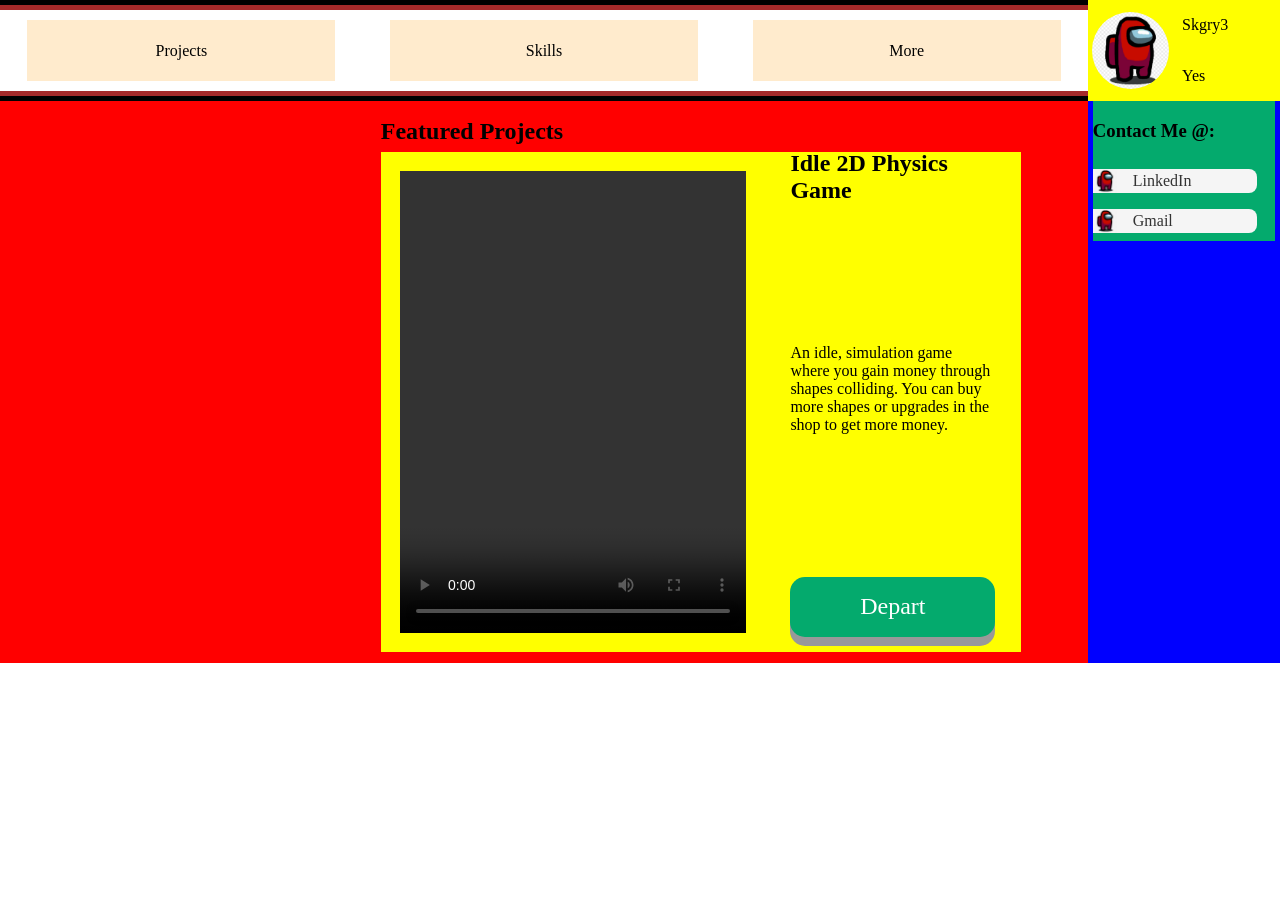
==== index.html @ 8c8dd6b1 "awsfca fewqeagAWEGARGA" ====
<!DOCTYPE html>

<html lang="en">

<head>
    <meta charset="UTF-8">
    <meta name="viewport" content="width=device-width, initial-scale=1.0">

    <!-- the website title -->
    <title>Portfolio</title>

    <!-- changing of website icon -->
    <link rel="icon" type="image/x-icon" href="img/logo_.png">

    <!-- link to external css file under css folder -->
    <link rel="stylesheet" href="./css/style.css">

    <!-- link to external js file under js folder -->
    <script src="./js/main.js" defer></script>

</head>


<body class="mainPage">

    <a href="./aboutMe.html" class="Profile"">
    
            <img src=" ./images/red.png" alt="pfp" class="pfp">

        <p class="name">Skgry3</p>
        <p class="about">Yes</p>

    </a>

    <!-- Header -->
    <header>
        <section class="HeaderTabsContainer">
            <ul>
                <a href="./projects.html" class="HeaderTab">
                    <li>
                        <p>
                            Projects
                        </p>
                    </li>
                </a>
                <a href="./skills.html" class="HeaderTab">
                    <li>
                        <p>
                            Skills
                        </p>
                    </li>
                </a>
                <a href="" class="HeaderTab">
                    <li>
                        <p>
                            More
                        </p>
                    </li>
                </a>
            </ul>
        </section>
    </header>

    <!-- content -->
    <main>
        <section class="featuredProjectsContainer">
            <h1>Featured Projects</h1>
            <div class="ScrollPanel">

                <div class="featuredProjects">
                    <video class="media" controls autoplay>
                    <source src="./vids/physicsShortClip.mp4">
                    </video>
                    <h1>Idle 2D Physics Game</h1>
                    <p>An idle, simulation game where you gain money through shapes colliding. You can buy more shapes or upgrades in the shop to get more money.</p>

                    <a href="./physics2dSim.html" class="button">
                        <p>Depart</p>
                    </a>
                </div>

                <div class="featuredProjects">
                    <img src="./images/red.png" alt="">
                    <h1>Project name</h1>
                    <p>Yes yes yes yes</p>


                    <a href="" class="button">
                        <p>Learn More</p>
                    </a>
                </div>

                <div class="featuredProjects">
                    <img src="./images/red.png" alt="">
                    <h1>Project name</h1>
                    <p>Yes yes yes yes</p>


                    <a href="" class="button">
                        <p>Depart</p>
                    </a>
                </div>

            </div>
        </section>
    </main>

    <aside>
        <section class="contactMe">
            <h1>Contact Me @: </h1>

            <!-- <a href="https://discord.com" target="_blank" rel="noopener noreferrer">
                <img src="/images/red.png" alt="Discord logo">
                <p>Discord</p>
            </a> -->

            <a href="https://www.linkedin.com/in/joel-chew-1ab3a2368" target="_blank" rel="noopener noreferrer">
                <img src="./images/red.png" alt="LinkedIn logo">
                <p>LinkedIn</p>
            </a>

            <a href="mailto:joelskgry@gmail.com" target="_blank" rel="noopener noreferrer">
                <img src="./images/red.png" alt="Gmail logo">
                <p>Gmail</p>
            </a>
        </section>
    </aside>

    <!-- Footer -->
    <footer>
    </footer>

</body>

</html>
---- css/style.css ----
body {
    display: grid;

    grid-template-columns: 1fr auto;
    grid-template-rows: 1fr auto;

    grid-template-areas:
        "header profile"
        "main side";

    margin: 0;
}

header {

    grid-area: header;

    background-color: black;
    max-height: 20vh;

    min-height: 10vh;

    display: flex;

    align-items: center;

}

.Profile {

    grid-area: profile;

    max-height: 20vh;
    max-width: 20vw;

    min-height: 10vh;
    min-width: 15vw;

    display: grid;

    grid-template-columns: 40% 60%;
    grid-template-rows: 50% 50%;

    grid-template-areas:
        "img name"
        "img about"
    ;

    background-color: yellow;

    color: black;
    text-decoration: none;

}

.Profile img {

    max-height: 100%;
    max-width: 100%;

    grid-area: img;

    margin: auto 5%;
    align-items: center;

    border-radius: 50%;
}

.Profile p {
    max-height: 100%;
    max-width: 100%;

    padding: 0% 15%;
    align-items: center;
}

.Profile .name {
    grid-area: name;
}

.Profile .about {
    grid-area: about;
}

.home {
    max-width: 7%;

    min-width: 5%;

    aspect-ratio: 1 /1;

    background-color: white;

    margin: 1%;
}

.home img {
    width: 100%;
    height: 100%;

    object-fit: cover;
}

.HeaderTabsContainer {
    flex: 1;

    height: 90%;
    display: flex;

    align-items: center;

    background-color: brown;
}

.HeaderTabsContainer>ul {

    flex: 1;

    height: 90%;

    display: flex;
    flex-direction: row;

    justify-content: space-around;
    align-items: center;

    margin: 0%;
    padding: 0%;

    background-color: white;

    list-style: none;
    list-style-position: outside;
}

.HeaderTab {
    flex: 1;

    height: 75%;
    margin: 0% 2.5%;

    background-color: blanchedalmond;

    display: flex;
    justify-content: center;
    align-items: center;

    color: black;
    text-decoration: none;

}

.HeaderTab:hover {
    list-style: circle;
}

.HeaderTab.active-tab{
    list-style: disc;
}

.HeaderTab li {
    flex: 1;
    text-align: center;
}

main {
    grid-area: main;

    background-color: red;

    width: 100%;
}

.projectSelection{
    display: flex;
    flex-direction: row;
}

.sidebar{
    flex:1;
    background-color: #04AA6D;
}


.projectSummery{
    flex:5;
    background-color:black;
    margin: 1% 1%;
}
.summary-content {

    padding: 1% 5%;

    min-height: 80vh;
    display: flex;
    flex-direction: column;
    animation: fadeIn 0.3s ease-in-out; /* Smooth pop-in effect */
}

.summary-image {
    width: 100%;
    max-height: 25%;
    object-fit: contain;
    margin: 5% 0;
}

.summary-title {
    font-family: 'Cinzel', serif;
    color: #dfb35c; /* Gold highlight */
    font-size: 2rem;
    margin: 0 0 10px 0;
}

.summary-divider {
    border: none;
    height: 1px;
    background-color: #3a3f42;
    margin-bottom: 15px;
}

.summary-description {
    font-size: 1.1rem;
    line-height: 1.6;
    color: #a2aeb5;
}
.active-project {
    border-color: #dfb35c !important;
    background-color: #22272a !important;
}

@keyframes fadeIn {
    from { opacity: 0; transform: translateY(5px); }
    to { opacity: 1; transform: translateY(0); }
}

.projectContainer {
    margin: 1%;

    flex:9;

    width: 98%;

    display: grid;
    grid-template-columns: repeat(4, 1fr);

    gap: 1%;

    background-color: yellow;
}

.project {

    width: 100%;
    aspect-ratio: 1/1;

    background: wheat;

    border: 2px solid #3a3f42;
    border-left: 6px solid #b43c3c;

    align-self: center;

    display: flex;
    flex-direction: column;
    align-items: center;
    justify-content: center;
    box-sizing: border-box;
}

.project img {
    margin-top: 5%;
    width: 90%;
    height: 90%;
    object-fit: cover;
}

.project:hover {
    border-color: #dfb35c;
    transform: translateX(4px);
    box-shadow: 0 10px 30px rgba(223, 179, 92, 0.15);
}

.featuredProjectsContainer {
    margin: 1% 0 1% 35%;

    max-height: 60vh;
    max-width: 50vw;

    min-height: 50vh;
    min-width: 40vw;

    display: flex;
    flex-direction: column;

}

.featuredProjectsContainer>h1 {
    margin: 1% 0%;
}

.ScrollPanel {
    overflow-y: auto;
    overflow-x: hidden;

    flex: 1;
    scroll-behavior: smooth;
    scroll-snap-type: y mandatory;

    display: grid;
    grid-auto-rows: 100%;

}

.featuredProjects {

    scroll-snap-align: start;

    height: 100%;
    width: 100%;

    display: grid;

    grid-template-columns: 60% 20% 20%;
    grid-template-rows: 10% 75% 15%;

    grid-template-areas:
        "img title title"
        "img text text"
        "img link link";

    background-color: yellow;

}

.featuredProjects>video {

    grid-area: img;

    height: 100%;
    width: 100%;
    object-fit: cover;

    padding: 5%;
    box-sizing: border-box;

}

.featuredProjects>img {

    grid-area: img;

    height: 100%;
    width: 100%;
    object-fit: cover;

    padding: 5%;
    box-sizing: border-box;

}

.featuredProjects h1 {

    grid-area: title;
    padding: 0 10%;

    display: flex;
    align-items: center;
    margin: 0;

    font-size: 150%;

}

.featuredProjects>p {
    grid-area: text;
    padding: 0% 10%;

    display: flex;
    align-items: center;
    margin: 0;

}

.featuredProjects a {
    grid-area: link;

    justify-self: center;
    width: 80%;
    height: 80%;
}

.featuredProjects>a>p {
    margin: 0;
}

aside {
    grid-area: side;

    max-width: 20vw;

    min-width: 15vw;

    background-color: blue;
}

.contactMe {
    width: 95%;
    margin: auto;
    background-color: #04AA6D;

    display: flex;
    flex-direction: column;
}

.contactMe a {
    width: 90%;
    max-width: 90%;

    display: flex;
    flex-direction: row;
    align-items: center;


    margin: 8px 0;
    text-decoration: none;
    color: #333;
    background-color: #f5f5f5;
    border-radius: 8px;
    transition: background-color 0.2s ease;
}

.contactMe a:hover {
    background-color: #e0e0e0;
}

.contactMe a img {
    width: 24px;
    height: 24px;
    object-fit: contain;

    margin-right: 16px;


    flex-shrink: 0;
}

.contactMe a p {
    flex: 1;
    margin: 0;

    font-size: 1rem;
    font-weight: 500;
    text-align: left;
}

.projectDetails
{
    display: flex;
    flex-direction: column;

    align-items: center;
    padding: 1% 1%;
    gap: 1%;
}

.coreFeatures{

    max-width: 100%;
    
    display: flex;
    flex-direction: column;
}

.card{
    display: flex;
    flex-direction: row;

    background-color:#04AA6D;
    padding: 1% 1%;
}
.card img{
    width: 40%;
}
.card article
{
    width: 60%;
}

.projectDetails .title{
    display: flex;
    flex-direction: row;

    margin-left: 5%;
}

.button {

    display: inline-block;

    font-size: 24px;

    cursor: pointer;

    align-content: center;

    text-align: center;
    text-decoration: none;
    color: #fff;
    background-color: #04AA6D;
    border: none;
    border-radius: 15px;
    box-shadow: 0 9px #999;
}

.button:active {
    box-shadow: 0 5px #666;
    transform: translateY(4px);
}
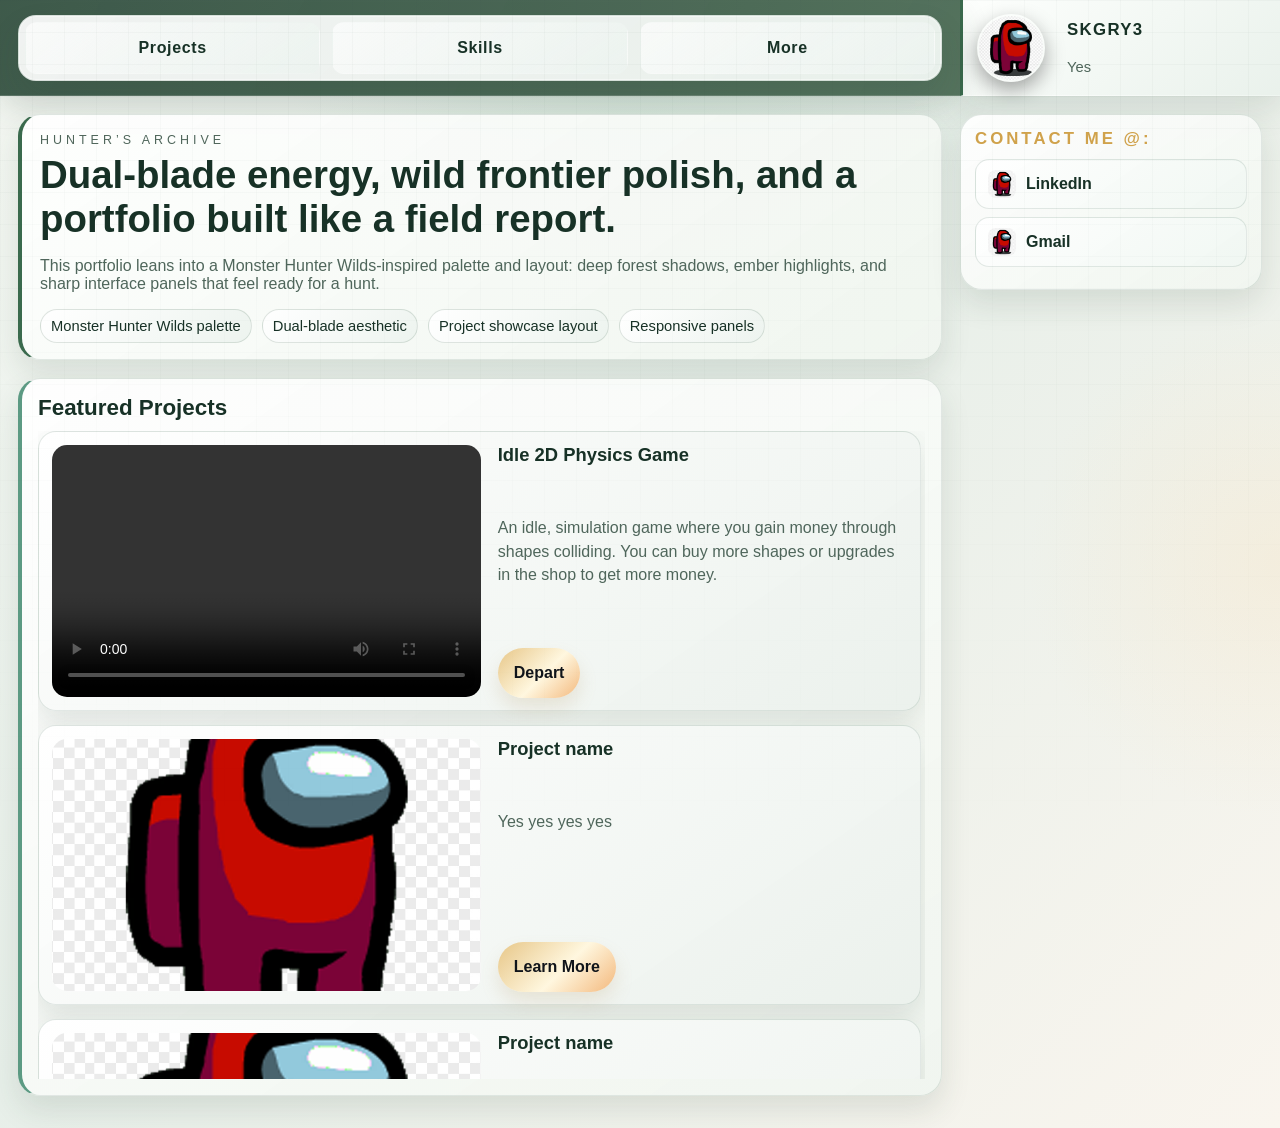
==== commit b24ebb84: "improments" ====
--- a/index.html
+++ b/index.html
@@ -63,6 +63,18 @@
 
     <!-- content -->
     <main>
+        <section class="hero-card">
+            <p class="eyebrow">Hunter’s Archive</p>
+            <h1>Dual-blade energy, wild frontier polish, and a portfolio built like a field report.</h1>
+            <p>This portfolio leans into a Monster Hunter Wilds-inspired palette and layout: deep forest shadows, ember highlights, and sharp interface panels that feel ready for a hunt.</p>
+            <div class="chip-row">
+                <span class="chip">Monster Hunter Wilds palette</span>
+                <span class="chip">Dual-blade aesthetic</span>
+                <span class="chip">Project showcase layout</span>
+                <span class="chip">Responsive panels</span>
+            </div>
+        </section>
+
         <section class="featuredProjectsContainer">
             <h1>Featured Projects</h1>
             <div class="ScrollPanel">
--- a/css/style.css
+++ b/css/style.css
@@ -1,518 +1,449 @@
+:root {
+    --bg: #edf3ee;
+    --panel: linear-gradient(145deg, rgba(255, 255, 255, 0.92), rgba(240, 245, 239, 0.96));
+    --panel-soft: rgba(247, 251, 247, 0.92);
+    --line: rgba(78, 112, 92, 0.16);
+    --text: #173126;
+    --muted: #4f665b;
+    --gold: #d0a24b;
+    --ember: #d7774b;
+    --blade: #5c9a83;
+    --forest: #3a6a4d;
+    --shadow: 0 14px 30px rgba(39, 62, 50, 0.12);
+}
+
+* { box-sizing: border-box; }
+
+html, body { min-height: 100%; }
+
 body {
+    margin: 0;
+    min-height: 100vh;
     display: grid;
-
-    grid-template-columns: 1fr auto;
-    grid-template-rows: 1fr auto;
-
+    grid-template-columns: minmax(0, 1fr) 320px;
+    grid-template-rows: auto 1fr;
     grid-template-areas:
         "header profile"
         "main side";
-
-    margin: 0;
+    font-family: "Segoe UI", Arial, sans-serif;
+    color: var(--text);
+    background:
+        radial-gradient(circle at top, rgba(191, 221, 202, 0.45), transparent 28%),
+        radial-gradient(circle at right, rgba(250, 223, 180, 0.26), transparent 18%),
+        linear-gradient(135deg, #f4f7f2 0%, #e7efe9 45%, #f9f5ee 100%);
+}
+
+body::before {
+    content: "";
+    position: fixed;
+    inset: 0;
+    background-image:
+        linear-gradient(rgba(68, 95, 79, 0.04) 1px, transparent 1px),
+        linear-gradient(90deg, rgba(68, 95, 79, 0.04) 1px, transparent 1px);
+    background-size: 32px 32px;
+    mask-image: linear-gradient(to bottom, rgba(0,0,0,0.85), transparent 95%);
+    pointer-events: none;
 }
 
 header {
-
     grid-area: header;
-
-    background-color: black;
-    max-height: 20vh;
-
-    min-height: 10vh;
-
-    display: flex;
-
-    align-items: center;
-
+    display: flex;
+    align-items: center;
+    min-height: 96px;
+    padding: 12px 18px;
+    background: linear-gradient(120deg, rgba(54, 83, 68, 0.96), rgba(82, 112, 91, 0.98));
+    border-bottom: 1px solid rgba(255, 255, 255, 0.16);
+    box-shadow: var(--shadow);
 }
 
 .Profile {
-
     grid-area: profile;
-
-    max-height: 20vh;
-    max-width: 20vw;
-
-    min-height: 10vh;
-    min-width: 15vw;
-
     display: grid;
-
-    grid-template-columns: 40% 60%;
-    grid-template-rows: 50% 50%;
-
+    grid-template-columns: 78px 1fr;
+    grid-template-rows: auto auto;
     grid-template-areas:
         "img name"
-        "img about"
-    ;
-
-    background-color: yellow;
-
-    color: black;
+        "img about";
+    gap: 0 12px;
+    align-items: center;
+    min-height: 96px;
+    padding: 10px 14px;
     text-decoration: none;
-
-}
+    color: var(--text);
+    background: linear-gradient(140deg, rgba(253, 255, 253, 0.98), rgba(233, 241, 235, 0.98));
+    border-left: 3px solid var(--forest);
+    border-bottom: 1px solid rgba(255, 255, 255, 0.08);
+    box-shadow: var(--shadow);
+    transition: transform 0.2s ease, border-color 0.2s ease;
+}
+
+.Profile:hover { transform: translateY(-1px); border-color: var(--ember); }
 
 .Profile img {
-
-    max-height: 100%;
-    max-width: 100%;
-
     grid-area: img;
-
-    margin: auto 5%;
-    align-items: center;
-
+    width: 68px;
+    height: 68px;
     border-radius: 50%;
-}
-
-.Profile p {
-    max-height: 100%;
-    max-width: 100%;
-
-    padding: 0% 15%;
-    align-items: center;
-}
-
-.Profile .name {
-    grid-area: name;
-}
-
-.Profile .about {
-    grid-area: about;
-}
-
-.home {
-    max-width: 7%;
-
-    min-width: 5%;
-
-    aspect-ratio: 1 /1;
-
-    background-color: white;
-
-    margin: 1%;
-}
-
-.home img {
+    object-fit: cover;
+    border: 2px solid rgba(255, 255, 255, 0.18);
+    box-shadow: 0 8px 20px rgba(0, 0, 0, 0.35);
+}
+
+.Profile p { margin: 0; padding: 0; }
+.Profile .name { grid-area: name; font-size: 1.05rem; font-weight: 700; letter-spacing: 0.08em; text-transform: uppercase; }
+.Profile .about { grid-area: about; color: var(--muted); font-size: 0.92rem; }
+
+.home { width: 56px; aspect-ratio: 1 / 1; border-radius: 14px; overflow: hidden; border: 1px solid rgba(255,255,255,0.12); background: rgba(255,255,255,0.04); margin-right: 14px; flex-shrink: 0; }
+.home img { width: 100%; height: 100%; object-fit: cover; }
+
+.HeaderTabsContainer { flex: 1; display: flex; align-items: center; }
+.HeaderTabsContainer > ul {
+    flex: 1;
+    display: flex;
+    align-items: center;
+    gap: 12px;
+    margin: 0;
+    padding: 6px;
+    list-style: none;
+    border-radius: 18px;
+    background: linear-gradient(135deg, rgba(255, 255, 255, 0.92), rgba(236, 243, 238, 0.98));
+    border: 1px solid rgba(78, 112, 92, 0.14);
+    box-shadow: inset 0 0 0 1px rgba(255,255,255,0.4), var(--shadow);
+}
+
+.HeaderTab {
+    flex: 1;
+    display: flex;
+    justify-content: center;
+    align-items: center;
+    min-height: 44px;
+    border-radius: 12px;
+    color: var(--text);
+    text-decoration: none;
+    font-weight: 600;
+    letter-spacing: 0.04em;
+    border: 1px solid transparent;
+    background: linear-gradient(145deg, rgba(255,255,255,0.65), rgba(236, 243, 239, 0.95));
+    transition: transform 0.2s ease, border-color 0.2s ease, background 0.2s ease;
+}
+
+.HeaderTab:hover,
+.HeaderTab.active-tab {
+    border-color: rgba(92, 154, 131, 0.45);
+    background: linear-gradient(145deg, rgba(230, 243, 233, 0.98), rgba(251, 247, 239, 0.98));
+    transform: translateY(-1px);
+    box-shadow: 0 10px 20px rgba(58, 90, 72, 0.12);
+}
+
+.HeaderTab li { list-style: none; }
+
+main {
+    grid-area: main;
+    width: 100%;
+    padding: 18px 18px 32px;
+    background: transparent;
+}
+
+aside {
+    grid-area: side;
+    padding: 18px 18px 32px 0;
+    background: transparent;
+}
+
+.panel,
+.featuredProjectsContainer,
+.projectSummery,
+.contactMe,
+.project,
+.hero-card,
+.about-card,
+.skill-card {
+    background: var(--panel);
+    border: 1px solid var(--line);
+    border-radius: 22px;
+    box-shadow: var(--shadow);
+}
+
+.hero-card {
+    margin: 0 auto 18px auto;
+    max-width: 1100px;
+    padding: 18px 18px 16px;
+    border-left: 4px solid var(--forest);
+}
+
+.eyebrow {
+    margin: 0 0 6px;
+    text-transform: uppercase;
+    letter-spacing: 0.32em;
+    font-size: 0.78rem;
+    color: var(--blade);
+}
+
+.hero-card h1,
+.about-card h1,
+.projectSummery h2,
+.summary-title,
+.featuredProjectsContainer > h1 {
+    margin: 0 0 10px;
+    color: var(--text);
+    text-shadow: none;
+}
+
+.hero-card h1 {
+    font-size: clamp(1.8rem, 3vw, 2.6rem);
+    line-height: 1.15;
+}
+
+.hero-card p,
+.about-card p,
+.skill-card p,
+.summary-description {
+    color: var(--muted);
+}
+
+.chip-row {
+    display: flex;
+    flex-wrap: wrap;
+    gap: 10px;
+    margin-top: 12px;
+}
+
+.chip {
+    padding: 8px 10px;
+    border-radius: 999px;
+    border: 1px solid rgba(78, 112, 92, 0.18);
+    background: linear-gradient(135deg, rgba(255,255,255,0.96), rgba(236, 243, 238, 0.96));
+    color: var(--text);
+    font-size: 0.92rem;
+}
+
+.featuredProjectsContainer {
+    max-width: 1100px;
+    margin: 0 auto;
+    padding: 16px;
+    border-left: 4px solid var(--blade);
+}
+
+.featuredProjectsContainer > h1 { font-size: 1.4rem; }
+
+.ScrollPanel {
+    display: flex;
+    flex-direction: column;
+    gap: 14px;
+    max-height: 72vh;
+    min-height: 0;
+    overflow-y: auto;
+    padding-right: 4px;
+    scroll-behavior: smooth;
+    scroll-snap-type: y mandatory;
+    scroll-padding: 10px;
+    overscroll-behavior-y: contain;
+    scrollbar-width: thin;
+    scrollbar-color: rgba(78, 112, 92, 0.35) transparent;
+}
+
+.ScrollPanel::-webkit-scrollbar { width: 8px; }
+.ScrollPanel::-webkit-scrollbar-thumb {
+    background: linear-gradient(180deg, rgba(78, 112, 92, 0.45), rgba(92, 154, 131, 0.35));
+    border-radius: 999px;
+}
+
+.featuredProjects {
+    display: grid;
+    grid-template-columns: 1.05fr 1fr;
+    grid-template-rows: 72px 1fr auto;
+    grid-template-areas:
+        "img title"
+        "img text"
+        "img link";
+    gap: 0 16px;
+    min-height: 280px;
+    padding: 12px;
+    border-radius: 18px;
+    scroll-snap-align: start;
+    scroll-snap-stop: always;
+    background: linear-gradient(145deg, rgba(255, 255, 255, 0.96), rgba(235, 241, 236, 0.97));
+    border: 1px solid rgba(78, 112, 92, 0.16);
+    box-shadow: var(--shadow);
+    transition: transform 0.18s ease, box-shadow 0.18s ease, border-color 0.18s ease;
+}
+
+.featuredProjects:hover {
+    transform: translateY(-2px);
+    border-color: rgba(92, 154, 131, 0.45);
+    box-shadow: 0 18px 30px rgba(39, 62, 50, 0.14);
+}
+
+.featuredProjects > video,
+.featuredProjects > img {
+    grid-area: img;
     width: 100%;
     height: 100%;
-
+    min-height: 240px;
     object-fit: cover;
-}
-
-.HeaderTabsContainer {
-    flex: 1;
-
-    height: 90%;
-    display: flex;
-
-    align-items: center;
-
-    background-color: brown;
-}
-
-.HeaderTabsContainer>ul {
-
-    flex: 1;
-
-    height: 90%;
-
-    display: flex;
-    flex-direction: row;
-
-    justify-content: space-around;
-    align-items: center;
-
-    margin: 0%;
-    padding: 0%;
-
-    background-color: white;
-
-    list-style: none;
-    list-style-position: outside;
-}
-
-.HeaderTab {
-    flex: 1;
-
-    height: 75%;
-    margin: 0% 2.5%;
-
-    background-color: blanchedalmond;
-
-    display: flex;
-    justify-content: center;
-    align-items: center;
-
-    color: black;
-    text-decoration: none;
-
-}
-
-.HeaderTab:hover {
-    list-style: circle;
-}
-
-.HeaderTab.active-tab{
-    list-style: disc;
-}
-
-.HeaderTab li {
-    flex: 1;
-    text-align: center;
-}
-
-main {
-    grid-area: main;
-
-    background-color: red;
-
-    width: 100%;
-}
-
-.projectSelection{
-    display: flex;
-    flex-direction: row;
-}
-
-.sidebar{
-    flex:1;
-    background-color: #04AA6D;
-}
-
-
-.projectSummery{
-    flex:5;
-    background-color:black;
-    margin: 1% 1%;
-}
-.summary-content {
-
-    padding: 1% 5%;
-
-    min-height: 80vh;
-    display: flex;
-    flex-direction: column;
-    animation: fadeIn 0.3s ease-in-out; /* Smooth pop-in effect */
-}
-
-.summary-image {
-    width: 100%;
-    max-height: 25%;
-    object-fit: contain;
-    margin: 5% 0;
-}
-
-.summary-title {
-    font-family: 'Cinzel', serif;
-    color: #dfb35c; /* Gold highlight */
-    font-size: 2rem;
-    margin: 0 0 10px 0;
-}
-
-.summary-divider {
-    border: none;
-    height: 1px;
-    background-color: #3a3f42;
-    margin-bottom: 15px;
-}
-
-.summary-description {
-    font-size: 1.1rem;
-    line-height: 1.6;
-    color: #a2aeb5;
-}
-.active-project {
-    border-color: #dfb35c !important;
-    background-color: #22272a !important;
-}
-
-@keyframes fadeIn {
-    from { opacity: 0; transform: translateY(5px); }
-    to { opacity: 1; transform: translateY(0); }
-}
-
-.projectContainer {
-    margin: 1%;
-
-    flex:9;
-
-    width: 98%;
-
-    display: grid;
-    grid-template-columns: repeat(4, 1fr);
-
-    gap: 1%;
-
-    background-color: yellow;
-}
-
-.project {
-
-    width: 100%;
-    aspect-ratio: 1/1;
-
-    background: wheat;
-
-    border: 2px solid #3a3f42;
-    border-left: 6px solid #b43c3c;
-
-    align-self: center;
-
-    display: flex;
-    flex-direction: column;
-    align-items: center;
-    justify-content: center;
-    box-sizing: border-box;
-}
-
-.project img {
-    margin-top: 5%;
-    width: 90%;
-    height: 90%;
-    object-fit: cover;
-}
-
-.project:hover {
-    border-color: #dfb35c;
-    transform: translateX(4px);
-    box-shadow: 0 10px 30px rgba(223, 179, 92, 0.15);
-}
-
-.featuredProjectsContainer {
-    margin: 1% 0 1% 35%;
-
-    max-height: 60vh;
-    max-width: 50vw;
-
-    min-height: 50vh;
-    min-width: 40vw;
-
-    display: flex;
-    flex-direction: column;
-
-}
-
-.featuredProjectsContainer>h1 {
-    margin: 1% 0%;
-}
-
-.ScrollPanel {
-    overflow-y: auto;
-    overflow-x: hidden;
-
-    flex: 1;
-    scroll-behavior: smooth;
-    scroll-snap-type: y mandatory;
-
-    display: grid;
-    grid-auto-rows: 100%;
-
-}
-
-.featuredProjects {
-
-    scroll-snap-align: start;
-
-    height: 100%;
-    width: 100%;
-
-    display: grid;
-
-    grid-template-columns: 60% 20% 20%;
-    grid-template-rows: 10% 75% 15%;
-
-    grid-template-areas:
-        "img title title"
-        "img text text"
-        "img link link";
-
-    background-color: yellow;
-
-}
-
-.featuredProjects>video {
-
-    grid-area: img;
-
-    height: 100%;
-    width: 100%;
-    object-fit: cover;
-
-    padding: 5%;
-    box-sizing: border-box;
-
-}
-
-.featuredProjects>img {
-
-    grid-area: img;
-
-    height: 100%;
-    width: 100%;
-    object-fit: cover;
-
-    padding: 5%;
-    box-sizing: border-box;
-
+    border-radius: 16px;
+    border: 1px solid rgba(255,255,255,0.08);
 }
 
 .featuredProjects h1 {
-
     grid-area: title;
-    padding: 0 10%;
-
-    display: flex;
-    align-items: center;
     margin: 0;
-
-    font-size: 150%;
-
-}
-
-.featuredProjects>p {
+    font-size: 1.15rem;
+    color: var(--text);
+}
+
+.featuredProjects > p {
     grid-area: text;
-    padding: 0% 10%;
-
-    display: flex;
-    align-items: center;
     margin: 0;
-
+    color: var(--muted);
+    line-height: 1.45;
 }
 
 .featuredProjects a {
     grid-area: link;
-
-    justify-self: center;
-    width: 80%;
-    height: 80%;
-}
-
-.featuredProjects>a>p {
-    margin: 0;
-}
-
-aside {
-    grid-area: side;
-
-    max-width: 20vw;
-
-    min-width: 15vw;
-
-    background-color: blue;
+    align-self: end;
+    justify-self: start;
+    width: fit-content;
 }
 
 .contactMe {
-    width: 95%;
-    margin: auto;
-    background-color: #04AA6D;
-
+    width: 100%;
+    padding: 14px;
+}
+
+.contactMe h1 {
+    margin: 0 0 10px;
+    font-size: 1.05rem;
+    text-transform: uppercase;
+    letter-spacing: 0.18em;
+    color: var(--gold);
+}
+
+.contactMe a {
+    display: flex;
+    align-items: center;
+    gap: 10px;
+    margin: 8px 0;
+    padding: 10px 12px;
+    border-radius: 14px;
+    border: 1px solid rgba(78, 112, 92, 0.16);
+    background: linear-gradient(145deg, rgba(255,255,255,0.97), rgba(240, 247, 242, 0.98));
+    color: var(--text);
+    text-decoration: none;
+    transition: transform 0.2s ease, border-color 0.2s ease;
+}
+
+.contactMe a:hover { transform: translateX(2px); border-color: rgba(58, 109, 87, 0.45); }
+.contactMe a img { width: 28px; height: 28px; object-fit: contain; border-radius: 8px; }
+.contactMe a p { margin: 0; font-weight: 600; }
+
+.projectSelection { display: flex; gap: 16px; align-items: stretch; }
+.sidebar { flex: 0 0 0; }
+.projectSummery {
+    flex: 1;
+    min-height: 72vh;
+    padding: 16px;
+    border-left: 4px solid var(--blade);
+}
+.summary-content { display: flex; flex-direction: column; gap: 12px; animation: fadeIn 0.25s ease; }
+.summary-image { width: 100%; max-height: 240px; object-fit: cover; border-radius: 16px; border: 1px solid rgba(78, 112, 92, 0.16); }
+.summary-title { font-size: 1.5rem; color: var(--forest); }
+.summary-divider { border: 0; height: 1px; background: linear-gradient(90deg, transparent, rgba(78, 112, 92, 0.25), transparent); }
+.active-project { border-color: var(--forest) !important; background: linear-gradient(145deg, rgba(255, 255, 255, 0.98), rgba(238, 245, 240, 0.98)) !important; }
+
+.projectContainer {
+    flex: 2;
+    display: grid;
+    grid-template-columns: repeat(auto-fit, minmax(220px, 1fr));
+    gap: 14px;
+    padding: 6px;
+    align-content: start;
+}
+
+.project {
     display: flex;
     flex-direction: column;
-}
-
-.contactMe a {
-    width: 90%;
-    max-width: 90%;
-
-    display: flex;
-    flex-direction: row;
-    align-items: center;
-
-
-    margin: 8px 0;
+    justify-content: space-between;
+    gap: 8px;
+    min-height: 220px;
+    padding: 10px;
+    border-radius: 18px;
+    border: 1px solid rgba(255,255,255,0.1);
+    background: linear-gradient(145deg, rgba(255, 255, 255, 0.98), rgba(240, 247, 242, 0.98));
+    transition: transform 0.18s ease, border-color 0.18s ease, box-shadow 0.18s ease;
+}
+
+.project img { width: 100%; height: 130px; object-fit: cover; border-radius: 12px; border: 1px solid rgba(255,255,255,0.08); }
+.project h1 { margin: 0; font-size: 1rem; color: var(--text); }
+.project:hover { transform: translateY(-2px); border-color: rgba(92, 154, 131, 0.45); box-shadow: 0 16px 30px rgba(39, 62, 50, 0.12); }
+
+.about-grid,
+.skill-grid {
+    display: grid;
+    grid-template-columns: repeat(auto-fit, minmax(280px, 1fr));
+    gap: 16px;
+    max-width: 1100px;
+    margin: 0 auto;
+}
+
+.about-card,
+.skill-card {
+    padding: 14px;
+    border-left: 4px solid var(--forest);
+}
+
+.about-card h2,
+.skill-card h2 { margin-top: 0; color: var(--text); }
+
+.about-card ul { margin: 0; padding-left: 18px; color: var(--muted); }
+
+.skill-card strong { color: var(--gold); }
+
+.projectDetails { display: flex; flex-direction: column; gap: 12px; align-items: stretch; }
+.coreFeatures { display: flex; flex-direction: column; gap: 12px; }
+.card { display: flex; gap: 12px; align-items: center; padding: 10px; border-radius: 14px; background: var(--panel-soft); border: 1px solid rgba(255,255,255,0.08); }
+.card img { width: 40%; min-width: 120px; border-radius: 12px; border: 1px solid rgba(255,255,255,0.08); }
+.card article { width: 60%; color: var(--muted); }
+.card article h3 { color: var(--text); margin-top: 0; }
+
+.button {
+    display: inline-flex;
+    align-items: center;
+    justify-content: center;
+    min-height: 42px;
+    padding: 0 16px;
+    border-radius: 999px;
     text-decoration: none;
-    color: #333;
-    background-color: #f5f5f5;
-    border-radius: 8px;
-    transition: background-color 0.2s ease;
-}
-
-.contactMe a:hover {
-    background-color: #e0e0e0;
-}
-
-.contactMe a img {
-    width: 24px;
-    height: 24px;
-    object-fit: contain;
-
-    margin-right: 16px;
-
-
-    flex-shrink: 0;
-}
-
-.contactMe a p {
-    flex: 1;
-    margin: 0;
-
-    font-size: 1rem;
-    font-weight: 500;
-    text-align: left;
-}
-
-.projectDetails
-{
-    display: flex;
-    flex-direction: column;
-
-    align-items: center;
-    padding: 1% 1%;
-    gap: 1%;
-}
-
-.coreFeatures{
-
-    max-width: 100%;
-    
-    display: flex;
-    flex-direction: column;
-}
-
-.card{
-    display: flex;
-    flex-direction: row;
-
-    background-color:#04AA6D;
-    padding: 1% 1%;
-}
-.card img{
-    width: 40%;
-}
-.card article
-{
-    width: 60%;
-}
-
-.projectDetails .title{
-    display: flex;
-    flex-direction: row;
-
-    margin-left: 5%;
-}
-
-.button {
-
-    display: inline-block;
-
-    font-size: 24px;
-
-    cursor: pointer;
-
-    align-content: center;
-
-    text-align: center;
-    text-decoration: none;
-    color: #fff;
-    background-color: #04AA6D;
-    border: none;
-    border-radius: 15px;
-    box-shadow: 0 9px #999;
-}
-
-.button:active {
-    box-shadow: 0 5px #666;
-    transform: translateY(4px);
+    color: #10141a;
+    font-weight: 700;
+    background: linear-gradient(135deg, #e7c687, #fff7df 55%, #f3b87c);
+    box-shadow: 0 10px 18px rgba(176, 146, 88, 0.18);
+    transition: transform 0.18s ease, box-shadow 0.18s ease;
+}
+
+.button:hover { transform: translateY(-1px); box-shadow: 0 14px 24px rgba(176, 146, 88, 0.22); }
+.button:active { transform: translateY(1px); box-shadow: 0 8px 14px rgba(176, 146, 88, 0.18); }
+
+@keyframes fadeIn { from { opacity: 0; transform: translateY(4px); } to { opacity: 1; transform: translateY(0); } }
+
+@media (max-width: 1100px) {
+    body { grid-template-columns: 1fr; grid-template-areas: "header" "profile" "main" "side"; }
+    aside { padding: 0 18px 24px; }
+}
+
+@media (max-width: 860px) {
+    .featuredProjects { grid-template-columns: 1fr; grid-template-areas: "img" "title" "text" "link"; }
+    .featuredProjects > video,
+    .featuredProjects > img { min-height: 180px; }
+    .projectSelection { flex-direction: column; }
+    .projectSummery { min-height: auto; }
+}
+
+@media (max-width: 640px) {
+    header { flex-direction: column; align-items: stretch; gap: 10px; }
+    .HeaderTabsContainer > ul { flex-wrap: wrap; }
+    .Profile { grid-template-columns: 62px 1fr; }
+    .Profile img { width: 56px; height: 56px; }
+    main, aside { padding-left: 10px; padding-right: 10px; }
+    .hero-card { padding: 14px; }
 }
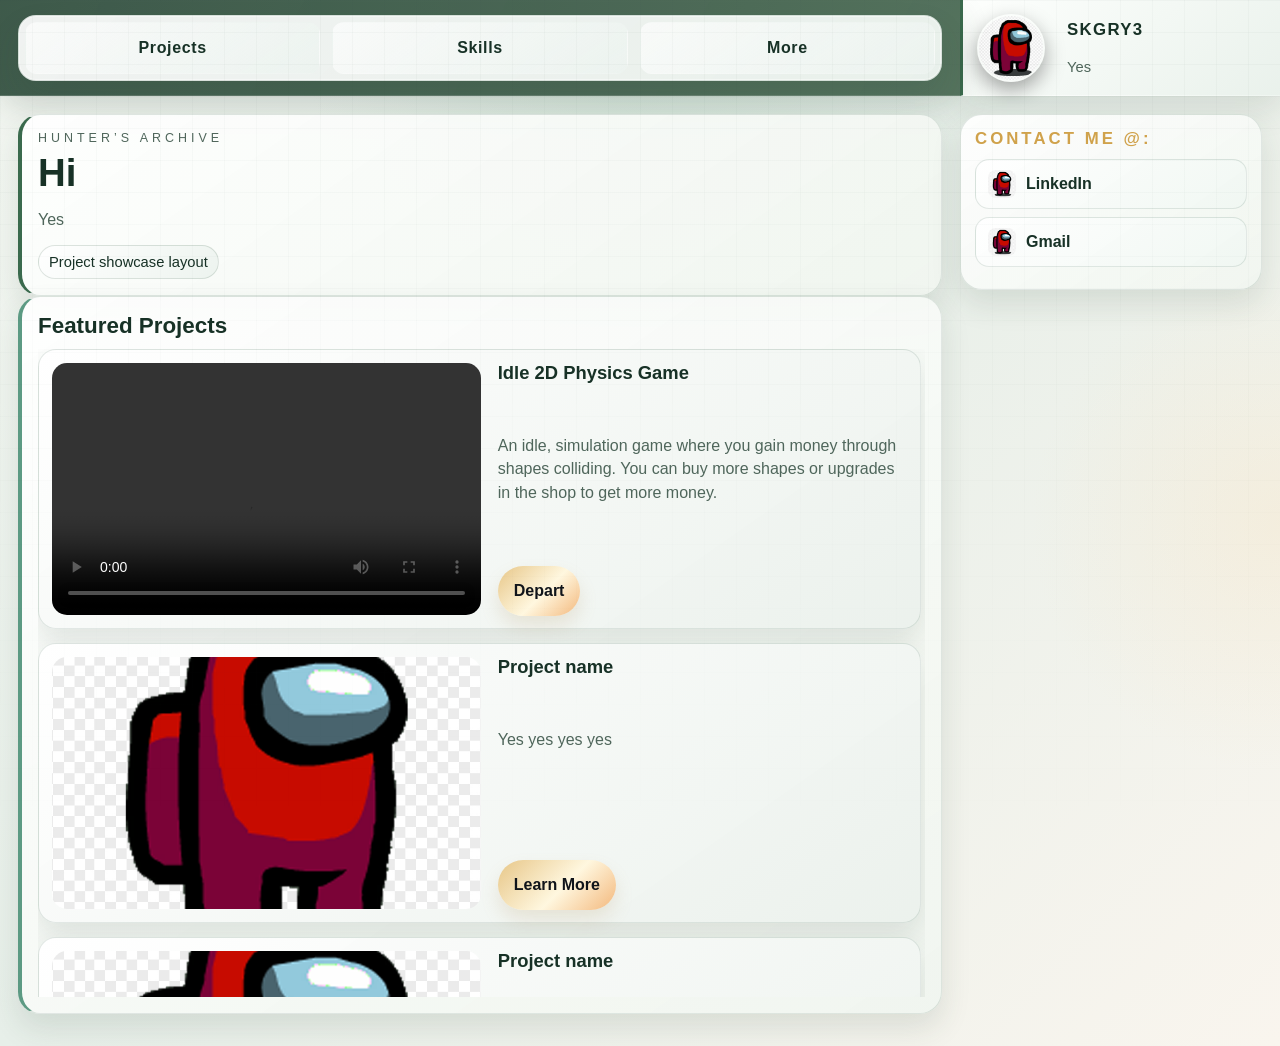
==== commit b316d10c: "yes" ====
--- a/index.html
+++ b/index.html
@@ -65,13 +65,10 @@
     <main>
         <section class="hero-card">
             <p class="eyebrow">Hunter’s Archive</p>
-            <h1>Dual-blade energy, wild frontier polish, and a portfolio built like a field report.</h1>
-            <p>This portfolio leans into a Monster Hunter Wilds-inspired palette and layout: deep forest shadows, ember highlights, and sharp interface panels that feel ready for a hunt.</p>
+            <h1>Hi</h1>
+            <p>Yes</p>
             <div class="chip-row">
-                <span class="chip">Monster Hunter Wilds palette</span>
-                <span class="chip">Dual-blade aesthetic</span>
                 <span class="chip">Project showcase layout</span>
-                <span class="chip">Responsive panels</span>
             </div>
         </section>
 
--- a/css/style.css
+++ b/css/style.css
@@ -337,10 +337,32 @@
 .contactMe a img { width: 28px; height: 28px; object-fit: contain; border-radius: 8px; }
 .contactMe a p { margin: 0; font-weight: 600; }
 
-.projectSelection { display: flex; gap: 16px; align-items: stretch; }
-.sidebar { flex: 0 0 0; }
+.projectSelection {
+    display: grid;
+    grid-template-columns: minmax(0, 2fr) minmax(320px, 1fr);
+    gap: 16px;
+    align-items: start;
+}
+
+.sidebar { display: none; }
+
+.hero-card {
+    grid-column: 1 / -1;
+    grid-row: 1;
+    margin: 0;
+    max-width: none;
+    padding: 16px;
+    min-height: auto;
+}
+
+.projectContainer {
+    grid-column: 1;
+    grid-row: 2;
+}
+
 .projectSummery {
-    flex: 1;
+    grid-column: 2;
+    grid-row: 2;
     min-height: 72vh;
     padding: 16px;
     border-left: 4px solid var(--blade);
@@ -351,12 +373,21 @@
 .summary-divider { border: 0; height: 1px; background: linear-gradient(90deg, transparent, rgba(78, 112, 92, 0.25), transparent); }
 .active-project { border-color: var(--forest) !important; background: linear-gradient(145deg, rgba(255, 255, 255, 0.98), rgba(238, 245, 240, 0.98)) !important; }
 
+.projectPanel {
+    display: flex;
+    flex-direction: column;
+    gap: 10px;
+}
+
+.projectDropdownToggle {
+    display: none;
+}
+
 .projectContainer {
-    flex: 2;
-    display: grid;
-    grid-template-columns: repeat(auto-fit, minmax(220px, 1fr));
-    gap: 14px;
-    padding: 6px;
+    display: grid;
+    grid-template-columns: repeat(auto-fit, minmax(170px, 1fr));
+    gap: 12px;
+    padding: 4px;
     align-content: start;
 }
 
@@ -365,16 +396,16 @@
     flex-direction: column;
     justify-content: space-between;
     gap: 8px;
-    min-height: 220px;
-    padding: 10px;
+    min-height: 186px;
+    padding: 8px;
     border-radius: 18px;
     border: 1px solid rgba(255,255,255,0.1);
     background: linear-gradient(145deg, rgba(255, 255, 255, 0.98), rgba(240, 247, 242, 0.98));
     transition: transform 0.18s ease, border-color 0.18s ease, box-shadow 0.18s ease;
 }
 
-.project img { width: 100%; height: 130px; object-fit: cover; border-radius: 12px; border: 1px solid rgba(255,255,255,0.08); }
-.project h1 { margin: 0; font-size: 1rem; color: var(--text); }
+.project img { width: 100%; height: 104px; object-fit: cover; border-radius: 12px; border: 1px solid rgba(255,255,255,0.08); }
+.project h1 { margin: 0; font-size: 0.98rem; color: var(--text); }
 .project:hover { transform: translateY(-2px); border-color: rgba(92, 154, 131, 0.45); box-shadow: 0 16px 30px rgba(39, 62, 50, 0.12); }
 
 .about-grid,
@@ -399,12 +430,215 @@
 
 .skill-card strong { color: var(--gold); }
 
-.projectDetails { display: flex; flex-direction: column; gap: 12px; align-items: stretch; }
-.coreFeatures { display: flex; flex-direction: column; gap: 12px; }
-.card { display: flex; gap: 12px; align-items: center; padding: 10px; border-radius: 14px; background: var(--panel-soft); border: 1px solid rgba(255,255,255,0.08); }
-.card img { width: 40%; min-width: 120px; border-radius: 12px; border: 1px solid rgba(255,255,255,0.08); }
-.card article { width: 60%; color: var(--muted); }
-.card article h3 { color: var(--text); margin-top: 0; }
+.body.subPage.projectPage main {
+    max-width: 1180px;
+    margin: 0 auto;
+}
+
+body.subPage.projectPage aside {
+    max-width: 1180px;
+    margin: 0 auto;
+    padding-left: 18px;
+}
+
+.projectDetails {
+    display: flex;
+    flex-direction: column;
+    gap: 18px;
+    align-items: stretch;
+}
+
+.projectDetails .title {
+    display: flex;
+    align-items: center;
+    gap: 18px;
+    padding: 18px;
+    border-radius: 28px;
+    background: linear-gradient(145deg, rgba(255, 255, 255, 0.98), rgba(233, 242, 236, 0.98));
+    border: 1px solid rgba(78, 112, 92, 0.18);
+    box-shadow: var(--shadow);
+}
+
+.projectDetails .title img {
+    width: 118px;
+    flex: 0 0 118px;
+    border-radius: 20px;
+    object-fit: cover;
+    border: 1px solid rgba(255, 255, 255, 0.14);
+    box-shadow: 0 14px 28px rgba(39, 62, 50, 0.18);
+}
+
+.projectDetails .title h1 {
+    margin: 0;
+    font-size: clamp(1.8rem, 4vw, 2.6rem);
+    line-height: 1.1;
+    color: var(--text);
+}
+
+.projectDetails .title .project-intro {
+    margin: 8px 0 0;
+    color: var(--muted);
+    max-width: 720px;
+    line-height: 1.5;
+}
+
+.gameplayVidContainer > div {
+    display: grid;
+    grid-template-columns: 1.15fr 0.85fr;
+    gap: 18px;
+    align-items: stretch;
+    padding: 14px;
+    border-radius: 24px;
+    background: linear-gradient(145deg, rgba(255, 255, 255, 0.98), rgba(237, 244, 239, 0.98));
+    border: 1px solid rgba(78, 112, 92, 0.18);
+    box-shadow: var(--shadow);
+}
+
+.gameplayVidContainer video {
+    width: 100%;
+    height: 100%;
+    min-height: 280px;
+    border-radius: 18px;
+    background: linear-gradient(145deg, #0d1411, #17251e);
+    border: 1px solid rgba(255, 255, 255, 0.08);
+    box-shadow: inset 0 0 0 1px rgba(255, 255, 255, 0.04);
+}
+
+.gameplayVidContainer p {
+    margin: 0;
+    color: var(--muted);
+    line-height: 1.55;
+}
+
+.coreFeatures {
+    display: flex;
+    flex-direction: column;
+    gap: 16px;
+}
+
+.coreFeatures .card {
+    display: grid;
+    grid-template-columns: 1fr 1.1fr;
+    gap: 16px;
+    align-items: center;
+    padding: 14px;
+    border-radius: 24px;
+    background: linear-gradient(145deg, rgba(255, 255, 255, 0.98), rgba(240, 247, 242, 0.98));
+    border: 1px solid rgba(78, 112, 92, 0.18);
+    box-shadow: var(--shadow);
+}
+
+.coreFeatures .card:nth-child(even) {
+    grid-template-columns: 1.1fr 1fr;
+}
+
+.coreFeatures .card img {
+    width: 100%;
+    min-width: 0;
+    height: 100%;
+    min-height: 180px;
+    border-radius: 18px;
+    object-fit: cover;
+    border: 1px solid rgba(255, 255, 255, 0.12);
+}
+
+.coreFeatures .card article {
+    width: 100%;
+    color: var(--muted);
+    line-height: 1.55;
+}
+
+.coreFeatures .card article h1,
+.coreFeatures .card article h3 {
+    margin: 0 0 8px;
+    color: var(--text);
+    font-size: 1.25rem;
+}
+
+.coreFeatures > article {
+    padding: 16px;
+    border-radius: 24px;
+    background: linear-gradient(145deg, rgba(255, 255, 255, 0.98), rgba(240, 247, 242, 0.98));
+    border: 1px solid rgba(78, 112, 92, 0.18);
+    box-shadow: var(--shadow);
+}
+
+.coreFeatures > article h2 {
+    margin-top: 0;
+    color: var(--text);
+    font-size: 1.35rem;
+}
+
+.coreFeatures > article p {
+    color: var(--muted);
+    line-height: 1.55;
+}
+
+.coreFeatures > section {
+    padding: 14px;
+    border-radius: 24px;
+    background: linear-gradient(145deg, rgba(255, 255, 255, 0.98), rgba(239, 245, 240, 0.98));
+    border: 1px solid rgba(78, 112, 92, 0.18);
+    box-shadow: var(--shadow);
+}
+
+.coreFeatures > section > h1 {
+    margin: 0 0 12px;
+    color: var(--text);
+    font-size: 1.15rem;
+    text-transform: uppercase;
+    letter-spacing: 0.18em;
+}
+
+.coreFeatures > section > div {
+    display: grid;
+    grid-template-columns: repeat(auto-fit, minmax(180px, 1fr));
+    gap: 12px;
+}
+
+.coreFeatures > section .card {
+    display: flex;
+    justify-content: center;
+    align-items: center;
+    min-height: 88px;
+    text-align: center;
+    padding: 12px;
+    background: linear-gradient(145deg, rgba(255, 255, 255, 0.98), rgba(236, 243, 239, 0.98));
+}
+
+.coreFeatures > section .card p {
+    margin: 0;
+    color: var(--text);
+    font-weight: 600;
+}
+
+.download-card {
+    display: flex;
+    flex-direction: column;
+    gap: 8px;
+    padding: 16px;
+    border-radius: 24px;
+    background: linear-gradient(135deg, rgba(255, 255, 255, 0.98), rgba(239, 245, 240, 0.98));
+    border: 1px solid rgba(78, 112, 92, 0.18);
+    box-shadow: var(--shadow);
+}
+
+.download-card h1 {
+    margin: 0;
+    color: var(--text);
+    font-size: 1.2rem;
+}
+
+.download-card p {
+    margin: 0;
+    color: var(--muted);
+}
+
+.card article br {
+    display: block;
+    content: "";
+    margin-top: 0.35rem;
+}
 
 .button {
     display: inline-flex;
@@ -431,12 +665,98 @@
     aside { padding: 0 18px 24px; }
 }
 
+@media (max-width: 1100px) {
+    .projectSelection {
+        grid-template-columns: 1fr;
+    }
+
+    .hero-card,
+    .projectContainer,
+    .projectSummery {
+        grid-column: auto;
+        grid-row: auto;
+    }
+
+    .hero-card {
+        min-height: auto;
+    }
+
+    .projectContainer {
+        grid-template-columns: repeat(2, minmax(0, 1fr));
+        gap: 10px;
+    }
+
+    .project {
+        min-height: 170px;
+        padding: 8px;
+    }
+
+    .project img {
+        height: 92px;
+    }
+}
+
 @media (max-width: 860px) {
     .featuredProjects { grid-template-columns: 1fr; grid-template-areas: "img" "title" "text" "link"; }
     .featuredProjects > video,
     .featuredProjects > img { min-height: 180px; }
-    .projectSelection { flex-direction: column; }
-    .projectSummery { min-height: auto; }
+
+    .projectContainer {
+        grid-template-columns: 1fr 1fr;
+        gap: 10px;
+    }
+
+    .projectSummery {
+        min-height: auto;
+        border-left: none;
+        border-top: 4px solid var(--blade);
+        padding-top: 12px;
+    }
+}
+
+@media (max-width: 560px) {
+    .projectDropdownToggle {
+        display: flex;
+        align-items: center;
+        justify-content: space-between;
+        width: 100%;
+        border: 1px solid rgba(78, 112, 92, 0.18);
+        border-radius: 14px;
+        padding: 10px 12px;
+        background: linear-gradient(145deg, rgba(255, 255, 255, 0.98), rgba(240, 247, 242, 0.98));
+        color: var(--text);
+        font: inherit;
+        font-weight: 700;
+        box-shadow: var(--shadow);
+        cursor: pointer;
+    }
+
+    .projectDropdownToggle strong {
+        color: var(--forest);
+        transition: transform 0.2s ease;
+    }
+
+    .projectPanel.is-open .projectDropdownToggle strong {
+        transform: rotate(180deg);
+    }
+
+    .projectContainer {
+        display: none;
+        grid-template-columns: 1fr;
+        padding: 0;
+    }
+
+    .projectPanel.is-open .projectContainer {
+        display: grid;
+    }
+
+    .project {
+        min-height: auto;
+    }
+
+    .project img {
+        height: 110px;
+    }
 }
 
 @media (max-width: 640px) {
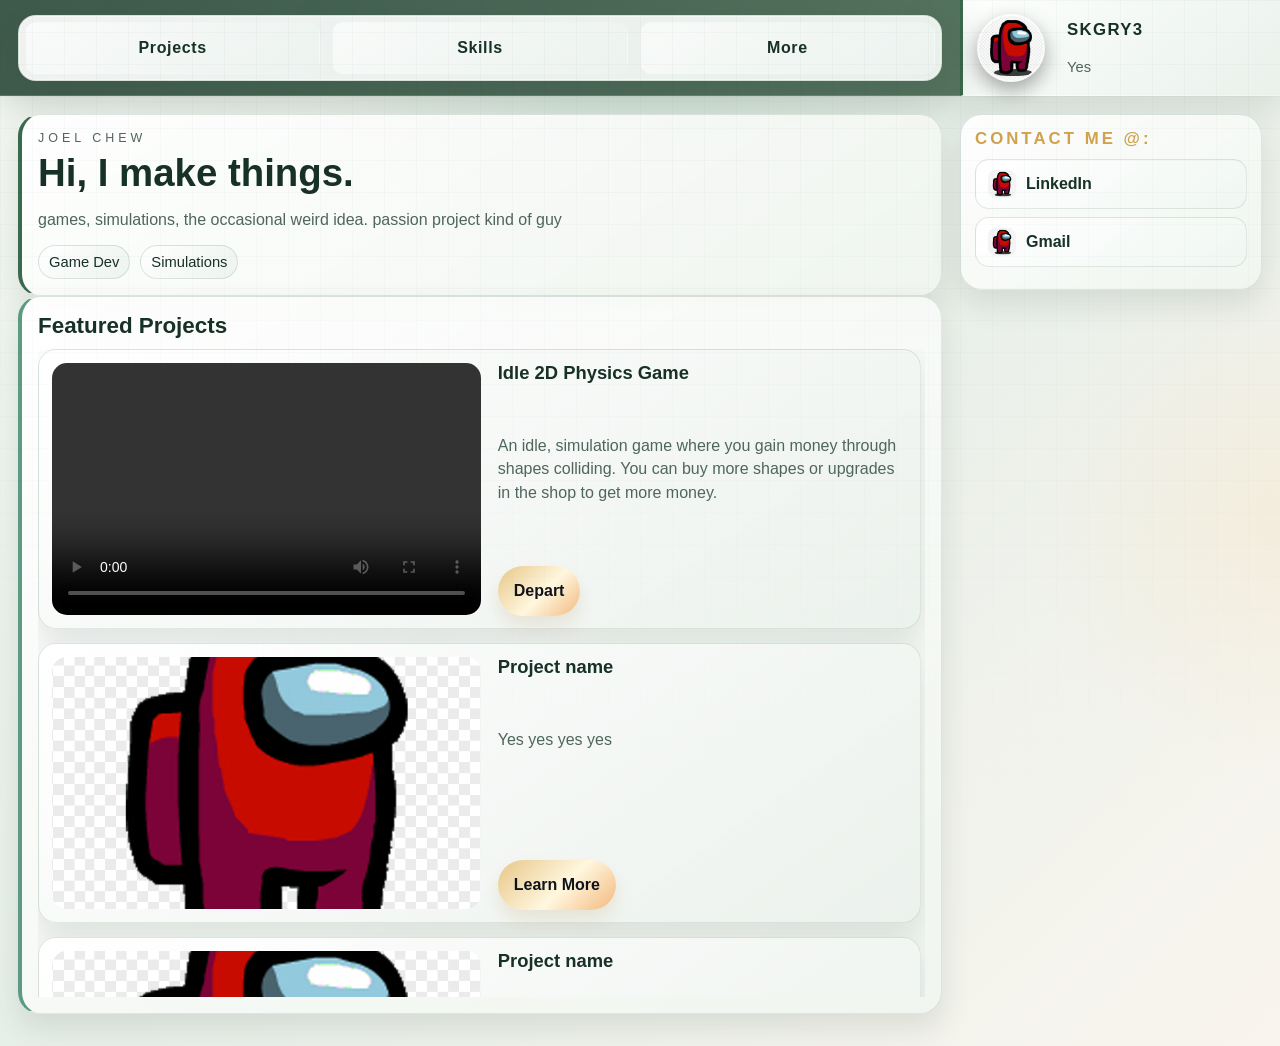
==== commit 633e6721: "yes" ====
--- a/index.html
+++ b/index.html
@@ -64,11 +64,13 @@
     <!-- content -->
     <main>
         <section class="hero-card">
-            <p class="eyebrow">Hunter’s Archive</p>
-            <h1>Hi</h1>
-            <p>Yes</p>
+            <p class="eyebrow">Joel Chew</p>
+            <h1>Hi, I make things.</h1>
+            <p>games, simulations, the occasional weird idea. passion project kind of guy</p>
             <div class="chip-row">
-                <span class="chip">Project showcase layout</span>
+                <span class="chip">Game Dev</span>
+                <span class="chip">Simulations</span>
+
             </div>
         </section>
 
@@ -78,10 +80,11 @@
 
                 <div class="featuredProjects">
                     <video class="media" controls autoplay>
-                    <source src="./vids/physicsShortClip.mp4">
+                        <source src="./vids/physicsShortClip.mp4">
                     </video>
                     <h1>Idle 2D Physics Game</h1>
-                    <p>An idle, simulation game where you gain money through shapes colliding. You can buy more shapes or upgrades in the shop to get more money.</p>
+                    <p>An idle, simulation game where you gain money through shapes colliding. You can buy more shapes
+                        or upgrades in the shop to get more money.</p>
 
                     <a href="./physics2dSim.html" class="button">
                         <p>Depart</p>
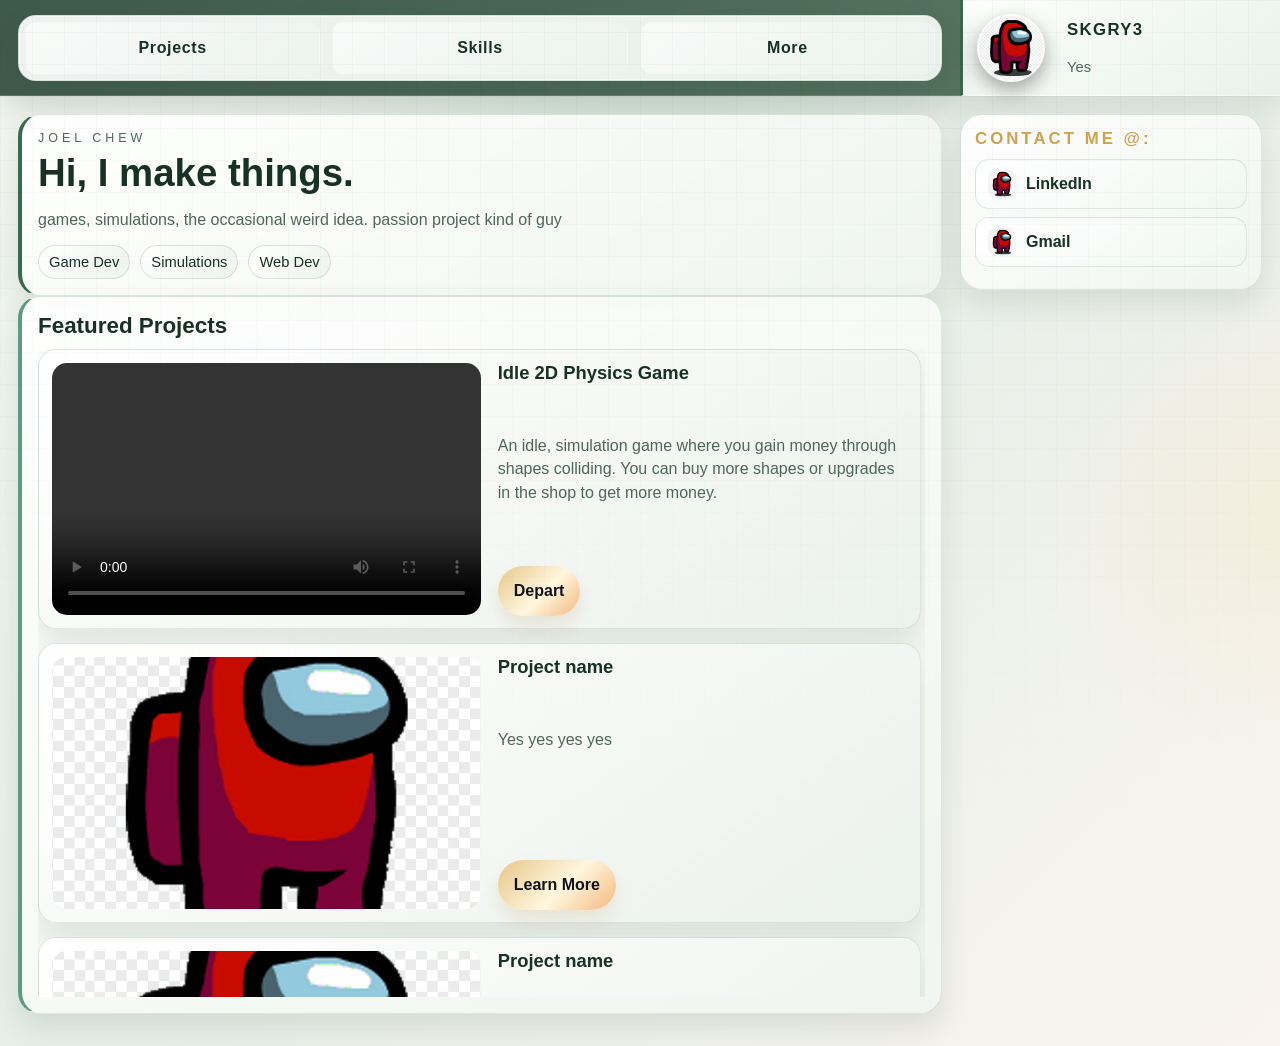
==== commit a9fcd561: "dwa" ====
--- a/index.html
+++ b/index.html
@@ -70,7 +70,7 @@
             <div class="chip-row">
                 <span class="chip">Game Dev</span>
                 <span class="chip">Simulations</span>
-
+                <span class="chip">Web Dev</span>
             </div>
         </section>
 
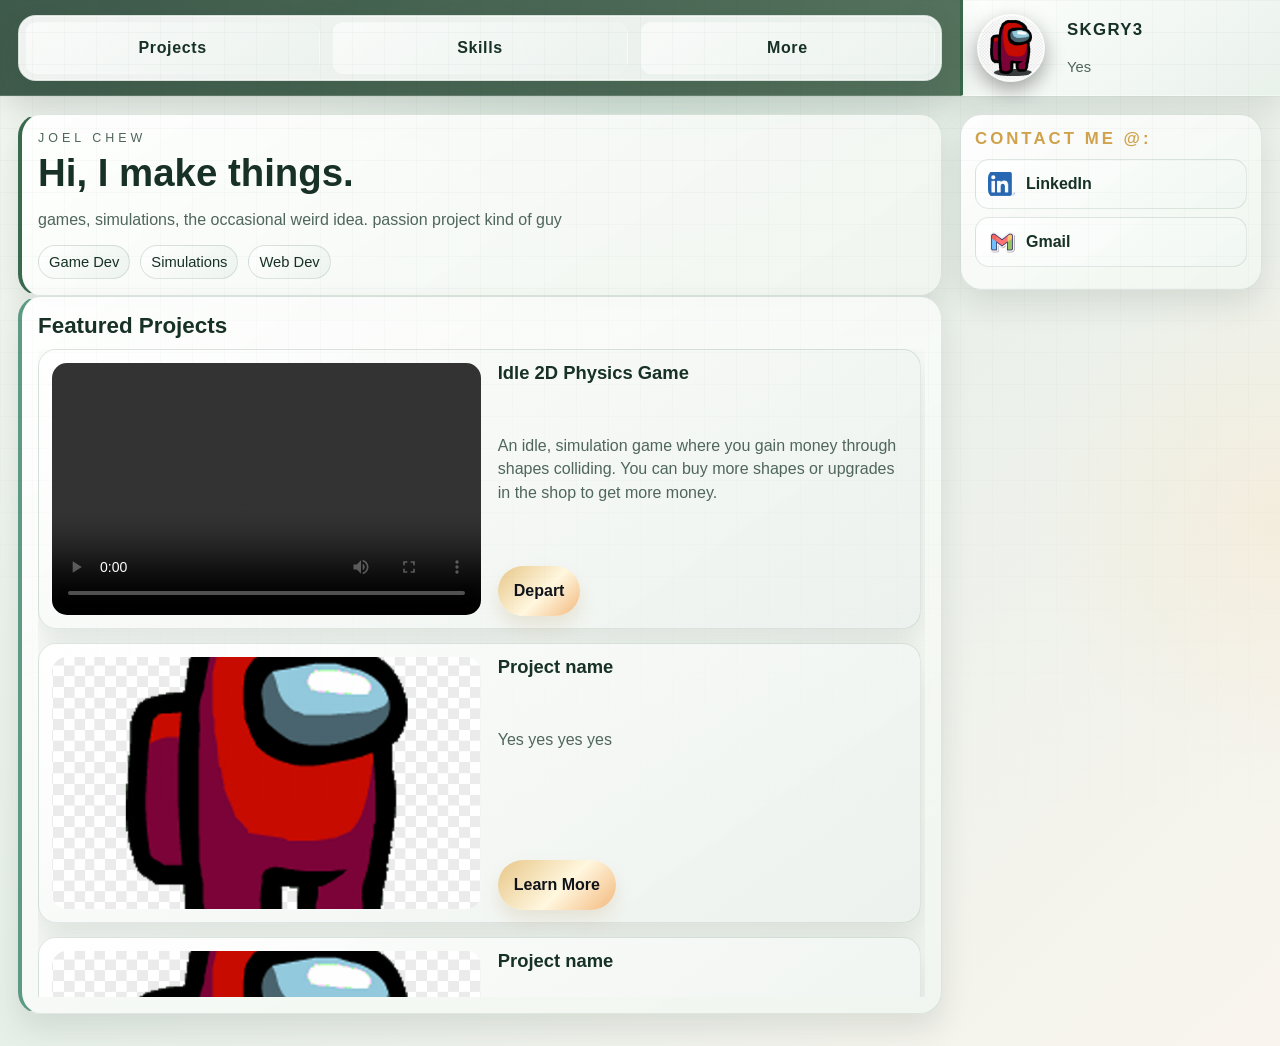
==== commit 08b41566: "more more" ====
--- a/index.html
+++ b/index.html
@@ -127,12 +127,12 @@
             </a> -->
 
             <a href="https://www.linkedin.com/in/joel-chew-1ab3a2368" target="_blank" rel="noopener noreferrer">
-                <img src="./images/red.png" alt="LinkedIn logo">
+                <img src="./images/LI-In-Bug.png" alt="LinkedIn logo">
                 <p>LinkedIn</p>
             </a>
 
             <a href="mailto:joelskgry@gmail.com" target="_blank" rel="noopener noreferrer">
-                <img src="./images/red.png" alt="Gmail logo">
+                <img src="./images/icons8-gmail-100.png" alt="Gmail logo">
                 <p>Gmail</p>
             </a>
         </section>
--- a/css/style.css
+++ b/css/style.css
@@ -92,6 +92,19 @@
 .Profile p { margin: 0; padding: 0; }
 .Profile .name { grid-area: name; font-size: 1.05rem; font-weight: 700; letter-spacing: 0.08em; text-transform: uppercase; }
 .Profile .about { grid-area: about; color: var(--muted); font-size: 0.92rem; }
+.Profile .profile-badge {
+    grid-column: 2;
+    display: inline-flex;
+    align-items: center;
+    width: fit-content;
+    padding: 6px 10px;
+    border-radius: 999px;
+    background: linear-gradient(135deg, rgba(92, 154, 131, 0.12), rgba(255,255,255,0.9));
+    border: 1px solid rgba(78, 112, 92, 0.18);
+    color: var(--forest);
+    font-size: 0.82rem;
+    font-weight: 600;
+}
 
 .home { width: 56px; aspect-ratio: 1 / 1; border-radius: 14px; overflow: hidden; border: 1px solid rgba(255,255,255,0.12); background: rgba(255,255,255,0.04); margin-right: 14px; flex-shrink: 0; }
 .home img { width: 100%; height: 100%; object-fit: cover; }
@@ -136,6 +149,25 @@
 }
 
 .HeaderTab li { list-style: none; }
+.HeaderTab p {
+    position: relative;
+    display: inline-block;
+}
+.HeaderTab p::after {
+    content: "";
+    position: absolute;
+    left: 0;
+    bottom: -4px;
+    width: 0;
+    height: 2px;
+    border-radius: 999px;
+    background: linear-gradient(90deg, var(--forest), var(--gold));
+    transition: width 0.2s ease;
+}
+.HeaderTab:hover p::after,
+.HeaderTab.active-tab p::after {
+    width: 100%;
+}
 
 main {
     grid-area: main;
@@ -189,9 +221,33 @@
     text-shadow: none;
 }
 
+.hero-card {
+    padding: 22px 20px;
+}
+
 .hero-card h1 {
     font-size: clamp(1.8rem, 3vw, 2.6rem);
     line-height: 1.15;
+}
+
+.subtitle {
+    font-size: 1.08rem;
+    max-width: 62ch;
+    color: var(--muted);
+    line-height: 1.5;
+}
+
+.status-pill {
+    display: inline-flex;
+    align-items: center;
+    gap: 8px;
+    margin-top: 8px;
+    padding: 8px 10px;
+    border-radius: 999px;
+    background: linear-gradient(135deg, rgba(92, 154, 131, 0.12), rgba(255,255,255,0.92));
+    border: 1px solid rgba(78, 112, 92, 0.18);
+    color: var(--text);
+    font-weight: 600;
 }
 
 .hero-card p,
@@ -419,12 +475,32 @@
 
 .about-card,
 .skill-card {
-    padding: 14px;
+    padding: 16px;
     border-left: 4px solid var(--forest);
+    background: linear-gradient(145deg, rgba(255, 255, 255, 0.98), rgba(239, 245, 240, 0.98));
+    border-radius: 18px;
+    border: 1px solid rgba(78, 112, 92, 0.16);
+    box-shadow: var(--shadow);
+    transition: transform 0.18s ease, box-shadow 0.18s ease;
+}
+
+.about-card:hover,
+.skill-card:hover {
+    transform: translateY(-4px);
+    box-shadow: 0 18px 30px rgba(39, 62, 50, 0.14);
 }
 
 .about-card h2,
 .skill-card h2 { margin-top: 0; color: var(--text); }
+
+.step {
+    display: inline-block;
+    margin-bottom: 6px;
+    font-size: 0.78rem;
+    text-transform: uppercase;
+    letter-spacing: 0.22em;
+    color: var(--blade);
+}
 
 .about-card ul { margin: 0; padding-left: 18px; color: var(--muted); }
 
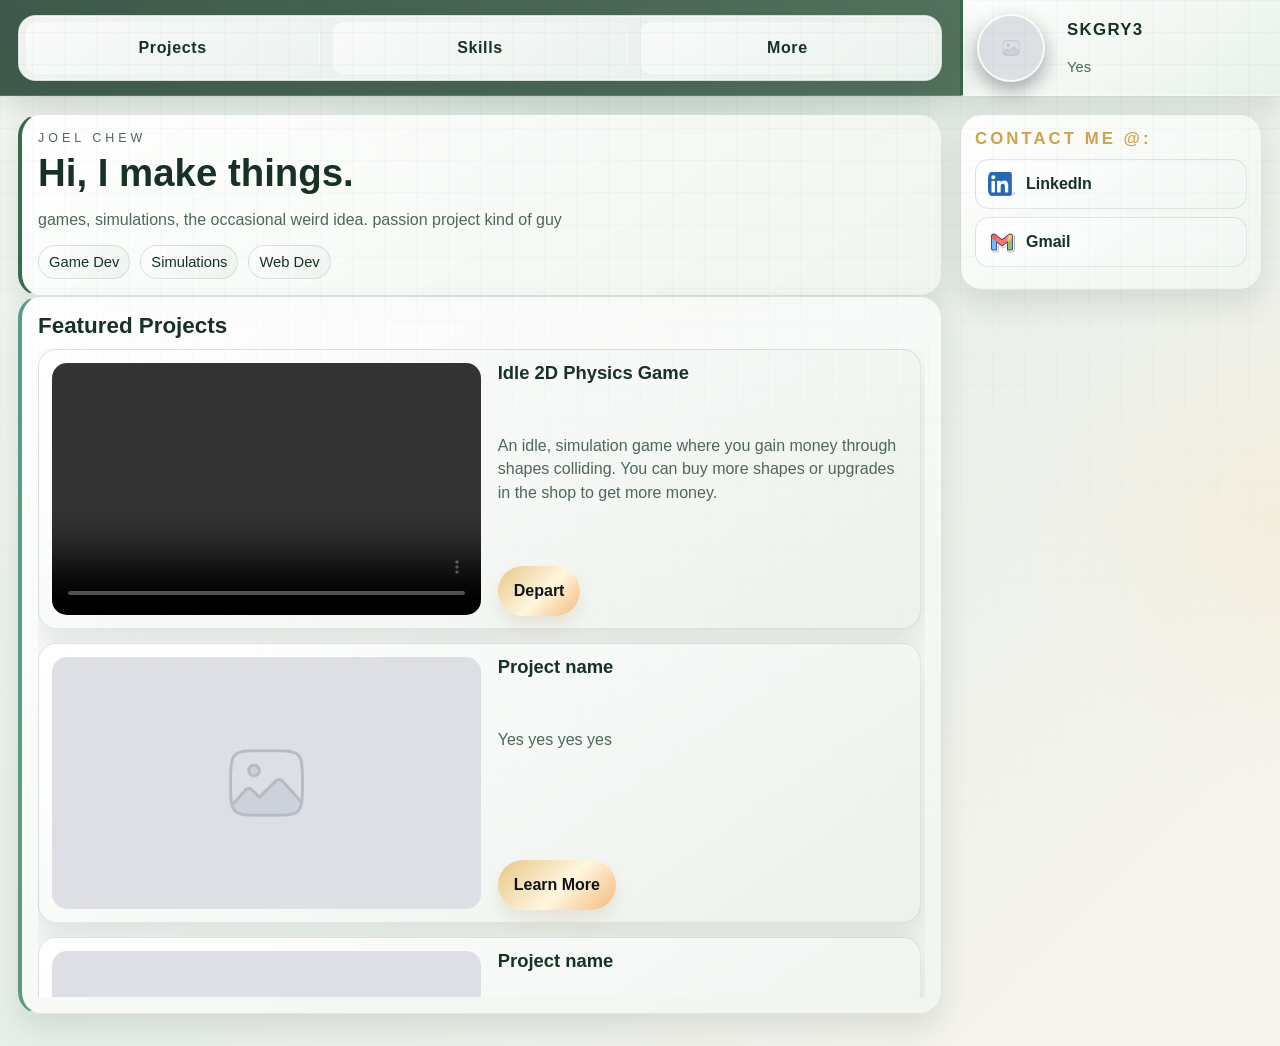
==== commit cabb9127: "yes" ====
--- a/index.html
+++ b/index.html
@@ -25,7 +25,7 @@
 
     <a href="./aboutMe.html" class="Profile"">
     
-            <img src=" ./images/red.png" alt="pfp" class="pfp">
+            <img src="./images/img_placeholder.png" alt="pfp" class="pfp">
 
         <p class="name">Skgry3</p>
         <p class="about">Yes</p>
@@ -92,7 +92,7 @@
                 </div>
 
                 <div class="featuredProjects">
-                    <img src="./images/red.png" alt="">
+                    <img src="./images/img_placeholder.png" alt="">
                     <h1>Project name</h1>
                     <p>Yes yes yes yes</p>
 
@@ -103,7 +103,7 @@
                 </div>
 
                 <div class="featuredProjects">
-                    <img src="./images/red.png" alt="">
+                    <img src="./images/img_placeholder.png" alt="">
                     <h1>Project name</h1>
                     <p>Yes yes yes yes</p>
 
@@ -122,7 +122,7 @@
             <h1>Contact Me @: </h1>
 
             <!-- <a href="https://discord.com" target="_blank" rel="noopener noreferrer">
-                <img src="/images/red.png" alt="Discord logo">
+                <img src="/images/img_placeholder.png" alt="Discord logo">
                 <p>Discord</p>
             </a> -->
 
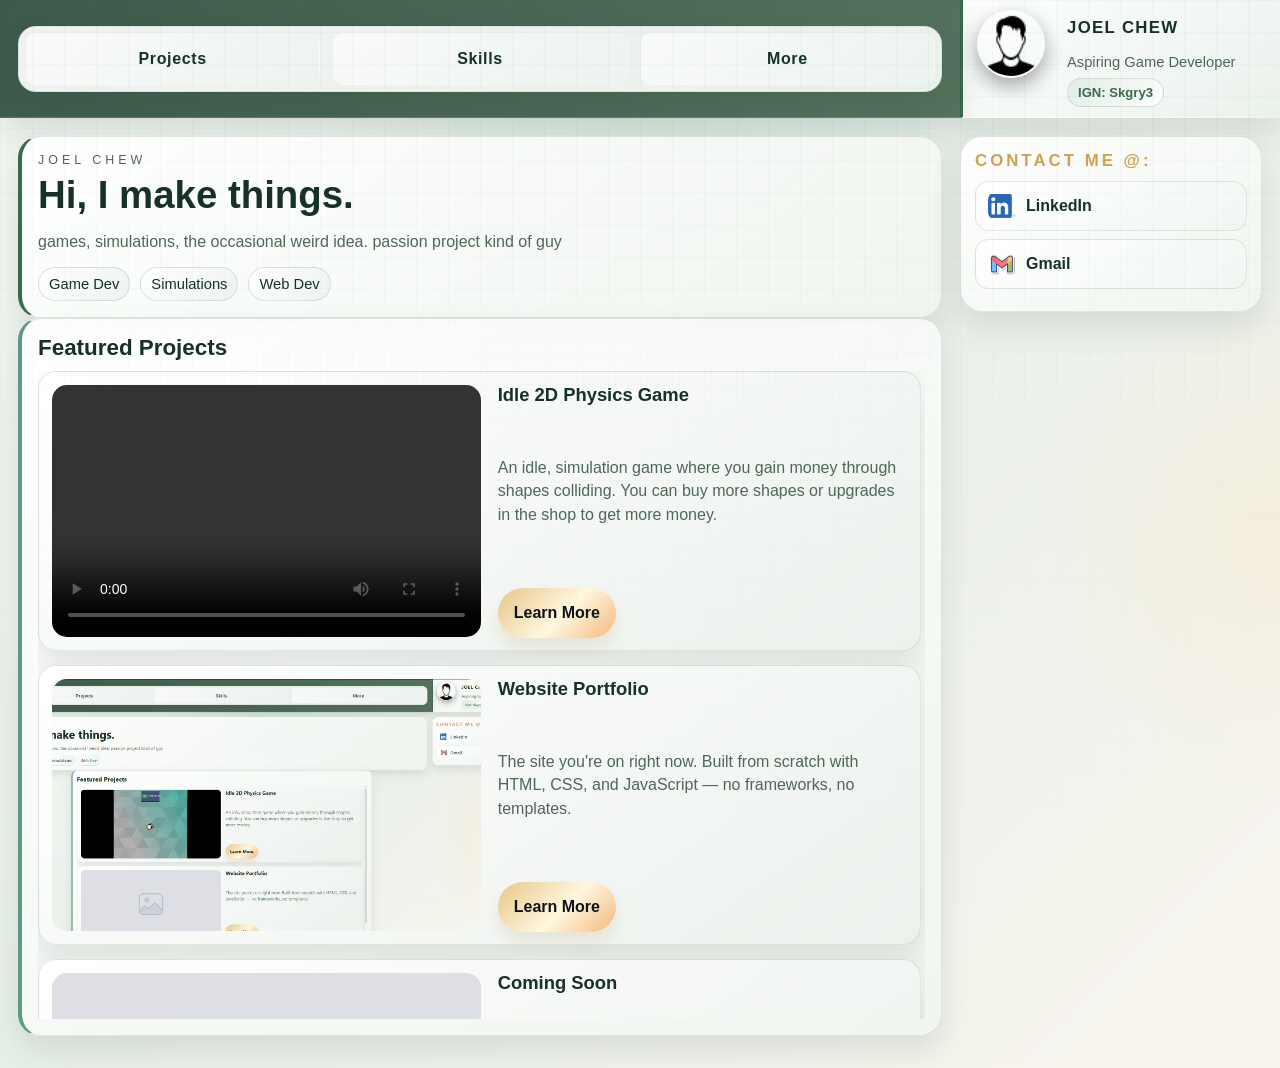
==== commit 212a4b3b: "yesyesyeysyesyeysyeysyeyses" ====
--- a/index.html
+++ b/index.html
@@ -25,10 +25,10 @@
 
     <a href="./aboutMe.html" class="Profile"">
     
-            <img src="./images/img_placeholder.png" alt="pfp" class="pfp">
-
-        <p class="name">Skgry3</p>
-        <p class="about">Yes</p>
+        <img src=" ./images/icons8-person-48.png" alt="pfp" class="pfp">
+        <p class="name">Joel Chew</p>
+        <p class="about">Aspiring Game Developer</p>
+        <span class="profile-badge">IGN: Skgry3</span>
 
     </a>
 
@@ -87,29 +87,29 @@
                         or upgrades in the shop to get more money.</p>
 
                     <a href="./physics2dSim.html" class="button">
-                        <p>Depart</p>
+                        <p>Learn More</p>
                     </a>
                 </div>
 
                 <div class="featuredProjects">
-                    <img src="./images/img_placeholder.png" alt="">
-                    <h1>Project name</h1>
-                    <p>Yes yes yes yes</p>
+                    <img src="./images/websiteTitleCard.png" alt="Website Portfolio">
+                    <h1>Website Portfolio</h1>
+                    <p>The site you're on right now. Built from scratch with HTML, CSS, and JavaScript — no frameworks,
+                        no templates.</p>
 
-
-                    <a href="" class="button">
+                    <a href="./portfolio.html" class="button">
                         <p>Learn More</p>
                     </a>
                 </div>
 
                 <div class="featuredProjects">
                     <img src="./images/img_placeholder.png" alt="">
-                    <h1>Project name</h1>
-                    <p>Yes yes yes yes</p>
+                    <h1>Coming Soon</h1>
+                    <p>Coming Soon</p>
 
 
                     <a href="" class="button">
-                        <p>Depart</p>
+                        <p>Learn More</p>
                     </a>
                 </div>
 
--- a/css/style.css
+++ b/css/style.css
@@ -12,9 +12,14 @@
     --shadow: 0 14px 30px rgba(39, 62, 50, 0.12);
 }
 
-* { box-sizing: border-box; }
-
-html, body { min-height: 100%; }
+* {
+    box-sizing: border-box;
+}
+
+html,
+body {
+    min-height: 100%;
+}
 
 body {
     margin: 0;
@@ -41,7 +46,7 @@
         linear-gradient(rgba(68, 95, 79, 0.04) 1px, transparent 1px),
         linear-gradient(90deg, rgba(68, 95, 79, 0.04) 1px, transparent 1px);
     background-size: 32px 32px;
-    mask-image: linear-gradient(to bottom, rgba(0,0,0,0.85), transparent 95%);
+    mask-image: linear-gradient(to bottom, rgba(0, 0, 0, 0.85), transparent 95%);
     pointer-events: none;
 }
 
@@ -77,7 +82,10 @@
     transition: transform 0.2s ease, border-color 0.2s ease;
 }
 
-.Profile:hover { transform: translateY(-1px); border-color: var(--ember); }
+.Profile:hover {
+    transform: translateY(-1px);
+    border-color: var(--ember);
+}
 
 .Profile img {
     grid-area: img;
@@ -89,9 +97,25 @@
     box-shadow: 0 8px 20px rgba(0, 0, 0, 0.35);
 }
 
-.Profile p { margin: 0; padding: 0; }
-.Profile .name { grid-area: name; font-size: 1.05rem; font-weight: 700; letter-spacing: 0.08em; text-transform: uppercase; }
-.Profile .about { grid-area: about; color: var(--muted); font-size: 0.92rem; }
+.Profile p {
+    margin: 0;
+    padding: 0;
+}
+
+.Profile .name {
+    grid-area: name;
+    font-size: 1.05rem;
+    font-weight: 700;
+    letter-spacing: 0.08em;
+    text-transform: uppercase;
+}
+
+.Profile .about {
+    grid-area: about;
+    color: var(--muted);
+    font-size: 0.92rem;
+}
+
 .Profile .profile-badge {
     grid-column: 2;
     display: inline-flex;
@@ -99,18 +123,37 @@
     width: fit-content;
     padding: 6px 10px;
     border-radius: 999px;
-    background: linear-gradient(135deg, rgba(92, 154, 131, 0.12), rgba(255,255,255,0.9));
+    background: linear-gradient(135deg, rgba(92, 154, 131, 0.12), rgba(255, 255, 255, 0.9));
     border: 1px solid rgba(78, 112, 92, 0.18);
     color: var(--forest);
     font-size: 0.82rem;
     font-weight: 600;
 }
 
-.home { width: 56px; aspect-ratio: 1 / 1; border-radius: 14px; overflow: hidden; border: 1px solid rgba(255,255,255,0.12); background: rgba(255,255,255,0.04); margin-right: 14px; flex-shrink: 0; }
-.home img { width: 100%; height: 100%; object-fit: cover; }
-
-.HeaderTabsContainer { flex: 1; display: flex; align-items: center; }
-.HeaderTabsContainer > ul {
+.home {
+    width: 56px;
+    aspect-ratio: 1 / 1;
+    border-radius: 14px;
+    overflow: hidden;
+    border: 1px solid rgba(255, 255, 255, 0.12);
+    background: rgba(255, 255, 255, 0.04);
+    margin-right: 14px;
+    flex-shrink: 0;
+}
+
+.home img {
+    width: 100%;
+    height: 100%;
+    object-fit: cover;
+}
+
+.HeaderTabsContainer {
+    flex: 1;
+    display: flex;
+    align-items: center;
+}
+
+.HeaderTabsContainer>ul {
     flex: 1;
     display: flex;
     align-items: center;
@@ -121,7 +164,7 @@
     border-radius: 18px;
     background: linear-gradient(135deg, rgba(255, 255, 255, 0.92), rgba(236, 243, 238, 0.98));
     border: 1px solid rgba(78, 112, 92, 0.14);
-    box-shadow: inset 0 0 0 1px rgba(255,255,255,0.4), var(--shadow);
+    box-shadow: inset 0 0 0 1px rgba(255, 255, 255, 0.4), var(--shadow);
 }
 
 .HeaderTab {
@@ -136,7 +179,7 @@
     font-weight: 600;
     letter-spacing: 0.04em;
     border: 1px solid transparent;
-    background: linear-gradient(145deg, rgba(255,255,255,0.65), rgba(236, 243, 239, 0.95));
+    background: linear-gradient(145deg, rgba(255, 255, 255, 0.65), rgba(236, 243, 239, 0.95));
     transition: transform 0.2s ease, border-color 0.2s ease, background 0.2s ease;
 }
 
@@ -148,11 +191,15 @@
     box-shadow: 0 10px 20px rgba(58, 90, 72, 0.12);
 }
 
-.HeaderTab li { list-style: none; }
+.HeaderTab li {
+    list-style: none;
+}
+
 .HeaderTab p {
     position: relative;
     display: inline-block;
 }
+
 .HeaderTab p::after {
     content: "";
     position: absolute;
@@ -164,6 +211,7 @@
     background: linear-gradient(90deg, var(--forest), var(--gold));
     transition: width 0.2s ease;
 }
+
 .HeaderTab:hover p::after,
 .HeaderTab.active-tab p::after {
     width: 100%;
@@ -215,7 +263,7 @@
 .about-card h1,
 .projectSummery h2,
 .summary-title,
-.featuredProjectsContainer > h1 {
+.featuredProjectsContainer>h1 {
     margin: 0 0 10px;
     color: var(--text);
     text-shadow: none;
@@ -244,7 +292,7 @@
     margin-top: 8px;
     padding: 8px 10px;
     border-radius: 999px;
-    background: linear-gradient(135deg, rgba(92, 154, 131, 0.12), rgba(255,255,255,0.92));
+    background: linear-gradient(135deg, rgba(92, 154, 131, 0.12), rgba(255, 255, 255, 0.92));
     border: 1px solid rgba(78, 112, 92, 0.18);
     color: var(--text);
     font-weight: 600;
@@ -268,7 +316,7 @@
     padding: 8px 10px;
     border-radius: 999px;
     border: 1px solid rgba(78, 112, 92, 0.18);
-    background: linear-gradient(135deg, rgba(255,255,255,0.96), rgba(236, 243, 238, 0.96));
+    background: linear-gradient(135deg, rgba(255, 255, 255, 0.96), rgba(236, 243, 238, 0.96));
     color: var(--text);
     font-size: 0.92rem;
 }
@@ -280,7 +328,9 @@
     border-left: 4px solid var(--blade);
 }
 
-.featuredProjectsContainer > h1 { font-size: 1.4rem; }
+.featuredProjectsContainer>h1 {
+    font-size: 1.4rem;
+}
 
 .ScrollPanel {
     display: flex;
@@ -298,7 +348,10 @@
     scrollbar-color: rgba(78, 112, 92, 0.35) transparent;
 }
 
-.ScrollPanel::-webkit-scrollbar { width: 8px; }
+.ScrollPanel::-webkit-scrollbar {
+    width: 8px;
+}
+
 .ScrollPanel::-webkit-scrollbar-thumb {
     background: linear-gradient(180deg, rgba(78, 112, 92, 0.45), rgba(92, 154, 131, 0.35));
     border-radius: 999px;
@@ -330,15 +383,15 @@
     box-shadow: 0 18px 30px rgba(39, 62, 50, 0.14);
 }
 
-.featuredProjects > video,
-.featuredProjects > img {
+.featuredProjects>video,
+.featuredProjects>img {
     grid-area: img;
     width: 100%;
     height: 100%;
     min-height: 240px;
     object-fit: cover;
     border-radius: 16px;
-    border: 1px solid rgba(255,255,255,0.08);
+    border: 1px solid rgba(255, 255, 255, 0.08);
 }
 
 .featuredProjects h1 {
@@ -348,7 +401,7 @@
     color: var(--text);
 }
 
-.featuredProjects > p {
+.featuredProjects>p {
     grid-area: text;
     margin: 0;
     color: var(--muted);
@@ -383,15 +436,28 @@
     padding: 10px 12px;
     border-radius: 14px;
     border: 1px solid rgba(78, 112, 92, 0.16);
-    background: linear-gradient(145deg, rgba(255,255,255,0.97), rgba(240, 247, 242, 0.98));
+    background: linear-gradient(145deg, rgba(255, 255, 255, 0.97), rgba(240, 247, 242, 0.98));
     color: var(--text);
     text-decoration: none;
     transition: transform 0.2s ease, border-color 0.2s ease;
 }
 
-.contactMe a:hover { transform: translateX(2px); border-color: rgba(58, 109, 87, 0.45); }
-.contactMe a img { width: 28px; height: 28px; object-fit: contain; border-radius: 8px; }
-.contactMe a p { margin: 0; font-weight: 600; }
+.contactMe a:hover {
+    transform: translateX(2px);
+    border-color: rgba(58, 109, 87, 0.45);
+}
+
+.contactMe a img {
+    width: 28px;
+    height: 28px;
+    object-fit: contain;
+    border-radius: 8px;
+}
+
+.contactMe a p {
+    margin: 0;
+    font-weight: 600;
+}
 
 .projectSelection {
     display: grid;
@@ -400,7 +466,9 @@
     align-items: start;
 }
 
-.sidebar { display: none; }
+.sidebar {
+    display: none;
+}
 
 .hero-card {
     grid-column: 1 / -1;
@@ -423,11 +491,37 @@
     padding: 16px;
     border-left: 4px solid var(--blade);
 }
-.summary-content { display: flex; flex-direction: column; gap: 12px; animation: fadeIn 0.25s ease; }
-.summary-image { width: 100%; max-height: 240px; object-fit: cover; border-radius: 16px; border: 1px solid rgba(78, 112, 92, 0.16); }
-.summary-title { font-size: 1.5rem; color: var(--forest); }
-.summary-divider { border: 0; height: 1px; background: linear-gradient(90deg, transparent, rgba(78, 112, 92, 0.25), transparent); }
-.active-project { border-color: var(--forest) !important; background: linear-gradient(145deg, rgba(255, 255, 255, 0.98), rgba(238, 245, 240, 0.98)) !important; }
+
+.summary-content {
+    display: flex;
+    flex-direction: column;
+    gap: 12px;
+    animation: fadeIn 0.25s ease;
+}
+
+.summary-image {
+    width: 100%;
+    max-height: 240px;
+    object-fit: cover;
+    border-radius: 16px;
+    border: 1px solid rgba(78, 112, 92, 0.16);
+}
+
+.summary-title {
+    font-size: 1.5rem;
+    color: var(--forest);
+}
+
+.summary-divider {
+    border: 0;
+    height: 1px;
+    background: linear-gradient(90deg, transparent, rgba(78, 112, 92, 0.25), transparent);
+}
+
+.active-project {
+    border-color: var(--forest) !important;
+    background: linear-gradient(145deg, rgba(255, 255, 255, 0.98), rgba(238, 245, 240, 0.98)) !important;
+}
 
 .projectPanel {
     display: flex;
@@ -455,14 +549,30 @@
     min-height: 186px;
     padding: 8px;
     border-radius: 18px;
-    border: 1px solid rgba(255,255,255,0.1);
+    border: 1px solid rgba(255, 255, 255, 0.1);
     background: linear-gradient(145deg, rgba(255, 255, 255, 0.98), rgba(240, 247, 242, 0.98));
     transition: transform 0.18s ease, border-color 0.18s ease, box-shadow 0.18s ease;
 }
 
-.project img { width: 100%; height: 104px; object-fit: cover; border-radius: 12px; border: 1px solid rgba(255,255,255,0.08); }
-.project h1 { margin: 0; font-size: 0.98rem; color: var(--text); }
-.project:hover { transform: translateY(-2px); border-color: rgba(92, 154, 131, 0.45); box-shadow: 0 16px 30px rgba(39, 62, 50, 0.12); }
+.project img {
+    width: 100%;
+    height: 104px;
+    object-fit: cover;
+    border-radius: 12px;
+    border: 1px solid rgba(255, 255, 255, 0.08);
+}
+
+.project h1 {
+    margin: 0;
+    font-size: 0.98rem;
+    color: var(--text);
+}
+
+.project:hover {
+    transform: translateY(-2px);
+    border-color: rgba(92, 154, 131, 0.45);
+    box-shadow: 0 16px 30px rgba(39, 62, 50, 0.12);
+}
 
 .about-grid,
 .skill-grid {
@@ -491,7 +601,10 @@
 }
 
 .about-card h2,
-.skill-card h2 { margin-top: 0; color: var(--text); }
+.skill-card h2 {
+    margin-top: 0;
+    color: var(--text);
+}
 
 .step {
     display: inline-block;
@@ -502,9 +615,15 @@
     color: var(--blade);
 }
 
-.about-card ul { margin: 0; padding-left: 18px; color: var(--muted); }
-
-.skill-card strong { color: var(--gold); }
+.about-card ul {
+    margin: 0;
+    padding-left: 18px;
+    color: var(--muted);
+}
+
+.skill-card strong {
+    color: var(--gold);
+}
 
 .body.subPage.projectPage main {
     max-width: 1180px;
@@ -558,7 +677,7 @@
     line-height: 1.5;
 }
 
-.gameplayVidContainer > div {
+.gameplayVidContainer>div {
     display: grid;
     grid-template-columns: 1.15fr 0.85fr;
     gap: 18px;
@@ -618,6 +737,16 @@
     border: 1px solid rgba(255, 255, 255, 0.12);
 }
 
+.coreFeatures .card video {
+    width: 100%;
+    min-width: 0;
+    height: 100%;
+    min-height: 180px;
+    border-radius: 18px;
+    object-fit: cover;
+    border: 1px solid rgba(255, 255, 255, 0.12);
+}
+
 .coreFeatures .card article {
     width: 100%;
     color: var(--muted);
@@ -631,7 +760,7 @@
     font-size: 1.25rem;
 }
 
-.coreFeatures > article {
+.coreFeatures>article {
     padding: 16px;
     border-radius: 24px;
     background: linear-gradient(145deg, rgba(255, 255, 255, 0.98), rgba(240, 247, 242, 0.98));
@@ -639,18 +768,18 @@
     box-shadow: var(--shadow);
 }
 
-.coreFeatures > article h2 {
+.coreFeatures>article h2 {
     margin-top: 0;
     color: var(--text);
     font-size: 1.35rem;
 }
 
-.coreFeatures > article p {
+.coreFeatures>article p {
     color: var(--muted);
     line-height: 1.55;
 }
 
-.coreFeatures > section {
+.coreFeatures>section {
     padding: 14px;
     border-radius: 24px;
     background: linear-gradient(145deg, rgba(255, 255, 255, 0.98), rgba(239, 245, 240, 0.98));
@@ -658,7 +787,7 @@
     box-shadow: var(--shadow);
 }
 
-.coreFeatures > section > h1 {
+.coreFeatures>section>h1 {
     margin: 0 0 12px;
     color: var(--text);
     font-size: 1.15rem;
@@ -666,13 +795,13 @@
     letter-spacing: 0.18em;
 }
 
-.coreFeatures > section > div {
+.coreFeatures>section>div {
     display: grid;
     grid-template-columns: repeat(auto-fit, minmax(180px, 1fr));
     gap: 12px;
 }
 
-.coreFeatures > section .card {
+.coreFeatures>section .card {
     display: flex;
     justify-content: center;
     align-items: center;
@@ -682,10 +811,63 @@
     background: linear-gradient(145deg, rgba(255, 255, 255, 0.98), rgba(236, 243, 239, 0.98));
 }
 
-.coreFeatures > section .card p {
+.coreFeatures>section .card p {
     margin: 0;
     color: var(--text);
     font-weight: 600;
+}
+
+.tech-card {
+    flex-direction: column;
+    align-items: flex-start;
+    cursor: pointer;
+    gap: 0;
+    min-height: 88px;
+    text-align: left;
+    transition: min-height 0.25s ease, border-color 0.2s ease;
+}
+
+.tech-card>p {
+    width: 100%;
+    display: flex;
+    justify-content: space-between;
+    align-items: center;
+}
+
+.tech-card>p::after {
+    content: "+";
+    font-size: 1rem;
+    color: var(--blade);
+    transition: transform 0.25s ease;
+}
+
+.tech-card.is-open>p::after {
+    transform: rotate(45deg);
+}
+
+.tech-detail {
+    display: grid;
+    grid-template-rows: 0fr;
+    transition: grid-template-rows 0.28s ease;
+    width: 100%;
+}
+
+.tech-detail>p {
+    overflow: hidden;
+    margin: 0;
+    color: var(--muted);
+    font-weight: 400;
+    font-size: 0.92rem;
+    line-height: 1.55;
+    text-align: left;
+}
+
+.tech-card.is-open .tech-detail {
+    grid-template-rows: 1fr;
+}
+
+.tech-card.is-open .tech-detail>p {
+    margin-top: 10px;
 }
 
 .download-card {
@@ -731,14 +913,42 @@
     transition: transform 0.18s ease, box-shadow 0.18s ease;
 }
 
-.button:hover { transform: translateY(-1px); box-shadow: 0 14px 24px rgba(176, 146, 88, 0.22); }
-.button:active { transform: translateY(1px); box-shadow: 0 8px 14px rgba(176, 146, 88, 0.18); }
-
-@keyframes fadeIn { from { opacity: 0; transform: translateY(4px); } to { opacity: 1; transform: translateY(0); } }
+.button:hover {
+    transform: translateY(-1px);
+    box-shadow: 0 14px 24px rgba(176, 146, 88, 0.22);
+}
+
+.button:active {
+    transform: translateY(1px);
+    box-shadow: 0 8px 14px rgba(176, 146, 88, 0.18);
+}
+
+@keyframes fadeIn {
+    from {
+        opacity: 0;
+        transform: translateY(4px);
+    }
+
+    to {
+        opacity: 1;
+        transform: translateY(0);
+    }
+}
 
 @media (max-width: 1100px) {
-    body { grid-template-columns: 1fr; grid-template-areas: "header" "profile" "main" "side"; }
-    aside { padding: 0 18px 24px; }
+    body {
+        grid-template-columns: 1fr;
+        grid-template-areas: "header" "profile" "main" "side";
+    }
+
+    aside {
+        padding: 0 18px 24px;
+    }
+
+    .skill-grid {
+        grid-template-columns: repeat(2, minmax(0, 1fr));
+        gap: 14px;
+    }
 }
 
 @media (max-width: 1100px) {
@@ -773,9 +983,42 @@
 }
 
 @media (max-width: 860px) {
-    .featuredProjects { grid-template-columns: 1fr; grid-template-areas: "img" "title" "text" "link"; }
-    .featuredProjects > video,
-    .featuredProjects > img { min-height: 180px; }
+    .skill-grid {
+        grid-template-columns: 1fr;
+        gap: 12px;
+    }
+
+    .skill-card {
+        padding: 14px;
+    }
+
+    .featuredProjects {
+        grid-template-columns: 1fr;
+        grid-template-rows: auto auto auto auto;
+        grid-template-areas: "img" "title" "text" "link";
+        gap: 10px;
+        min-height: auto;
+        align-items: start;
+    }
+
+    .featuredProjects>video,
+    .featuredProjects>img {
+        min-height: 180px;
+        height: 220px;
+        max-height: 260px;
+    }
+
+    .featuredProjects h1 {
+        font-size: 1.05rem;
+    }
+
+    .featuredProjects>p {
+        line-height: 1.45;
+    }
+
+    .featuredProjects a {
+        justify-self: start;
+    }
 
     .projectContainer {
         grid-template-columns: 1fr 1fr;
@@ -791,6 +1034,17 @@
 }
 
 @media (max-width: 560px) {
+    .featuredProjects {
+        padding: 10px;
+    }
+
+    .featuredProjects>video,
+    .featuredProjects>img {
+        min-height: 150px;
+        height: 180px;
+        max-height: 200px;
+    }
+
     .projectDropdownToggle {
         display: flex;
         align-items: center;
@@ -836,10 +1090,56 @@
 }
 
 @media (max-width: 640px) {
-    header { flex-direction: column; align-items: stretch; gap: 10px; }
-    .HeaderTabsContainer > ul { flex-wrap: wrap; }
-    .Profile { grid-template-columns: 62px 1fr; }
-    .Profile img { width: 56px; height: 56px; }
-    main, aside { padding-left: 10px; padding-right: 10px; }
-    .hero-card { padding: 14px; }
+    .skill-grid {
+        grid-template-columns: 1fr;
+        gap: 10px;
+    }
+
+    .skill-card {
+        border-radius: 14px;
+        border-left-width: 3px;
+    }
+
+    .hero-card {
+        padding: 14px;
+    }
+
+    .hero-card h1 {
+        font-size: 1.45rem;
+        line-height: 1.2;
+    }
+
+    .hero-card p {
+        font-size: 0.95rem;
+        line-height: 1.45;
+    }
+
+    header {
+        flex-direction: column;
+        align-items: stretch;
+        gap: 10px;
+    }
+
+    .HeaderTabsContainer>ul {
+        flex-wrap: wrap;
+    }
+
+    .Profile {
+        grid-template-columns: 62px 1fr;
+    }
+
+    .Profile img {
+        width: 56px;
+        height: 56px;
+    }
+
+    main,
+    aside {
+        padding-left: 10px;
+        padding-right: 10px;
+    }
+
+    .hero-card {
+        padding: 14px;
+    }
 }
